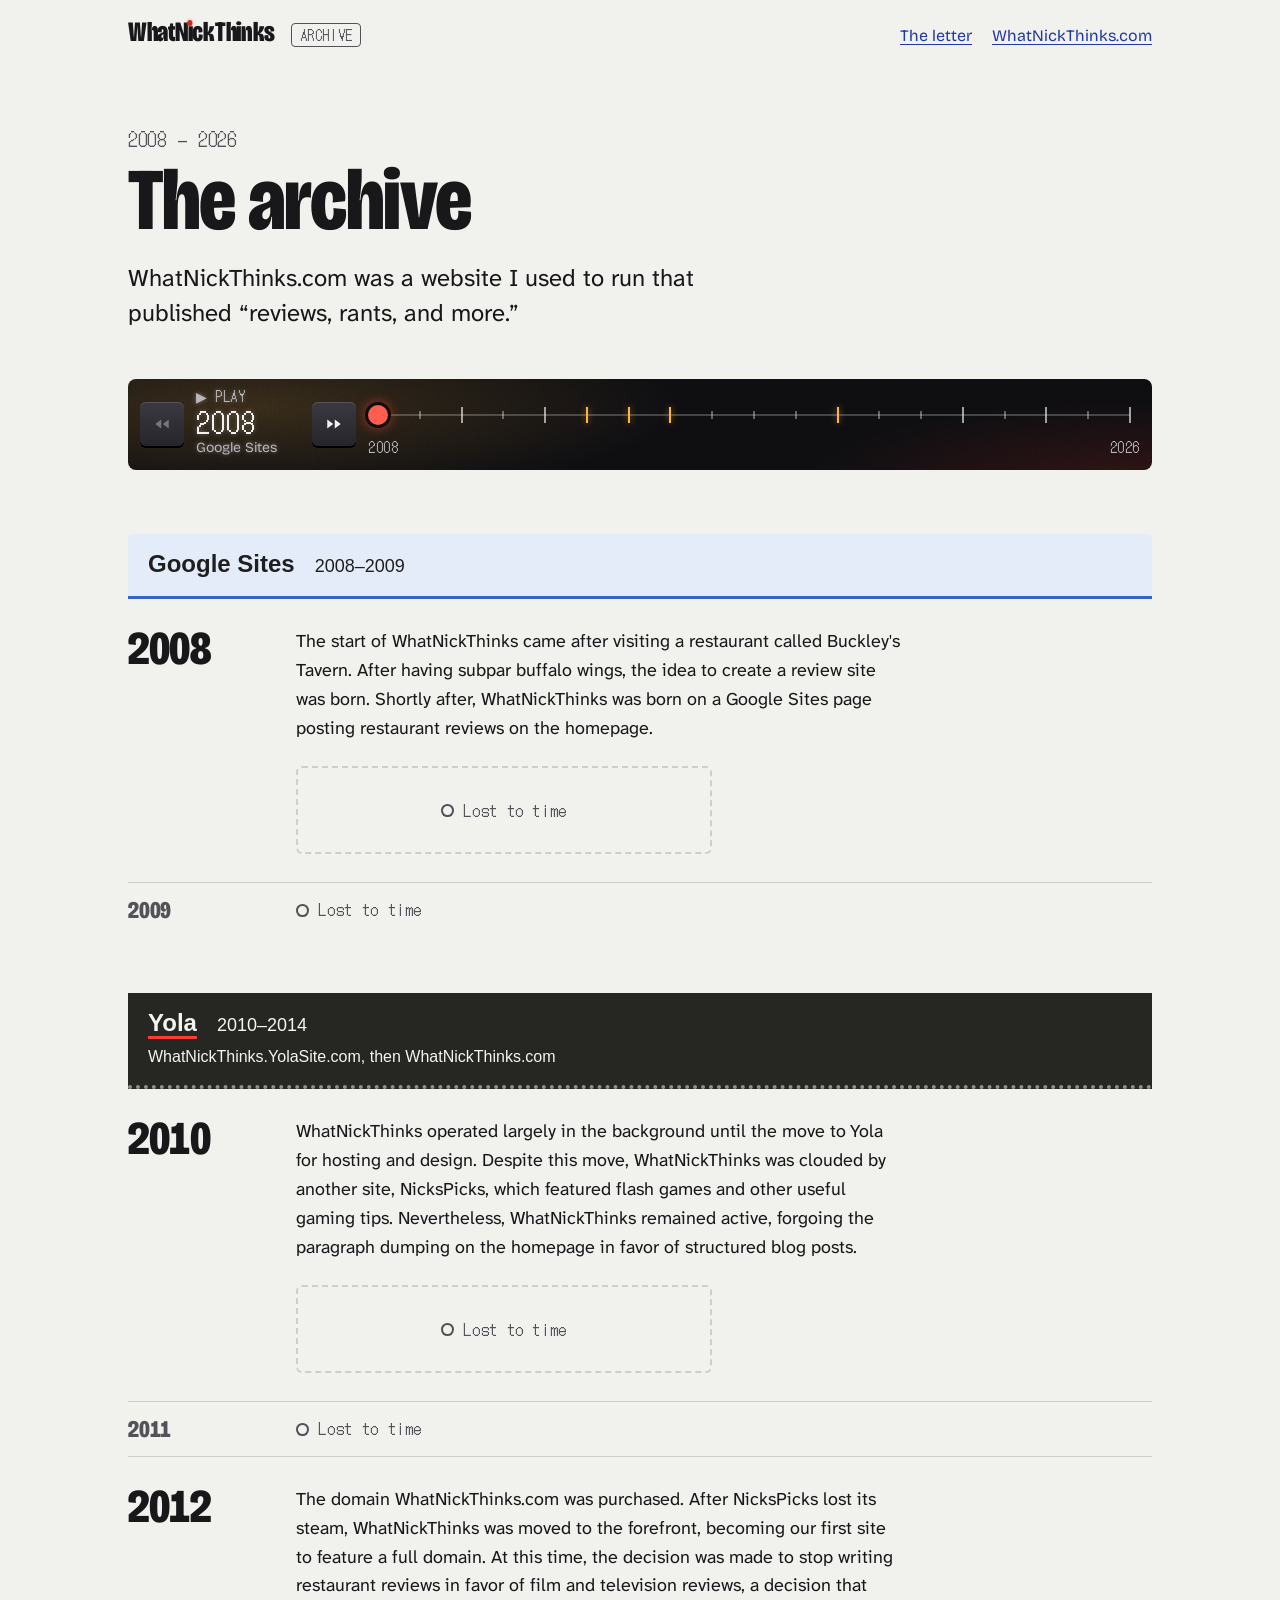
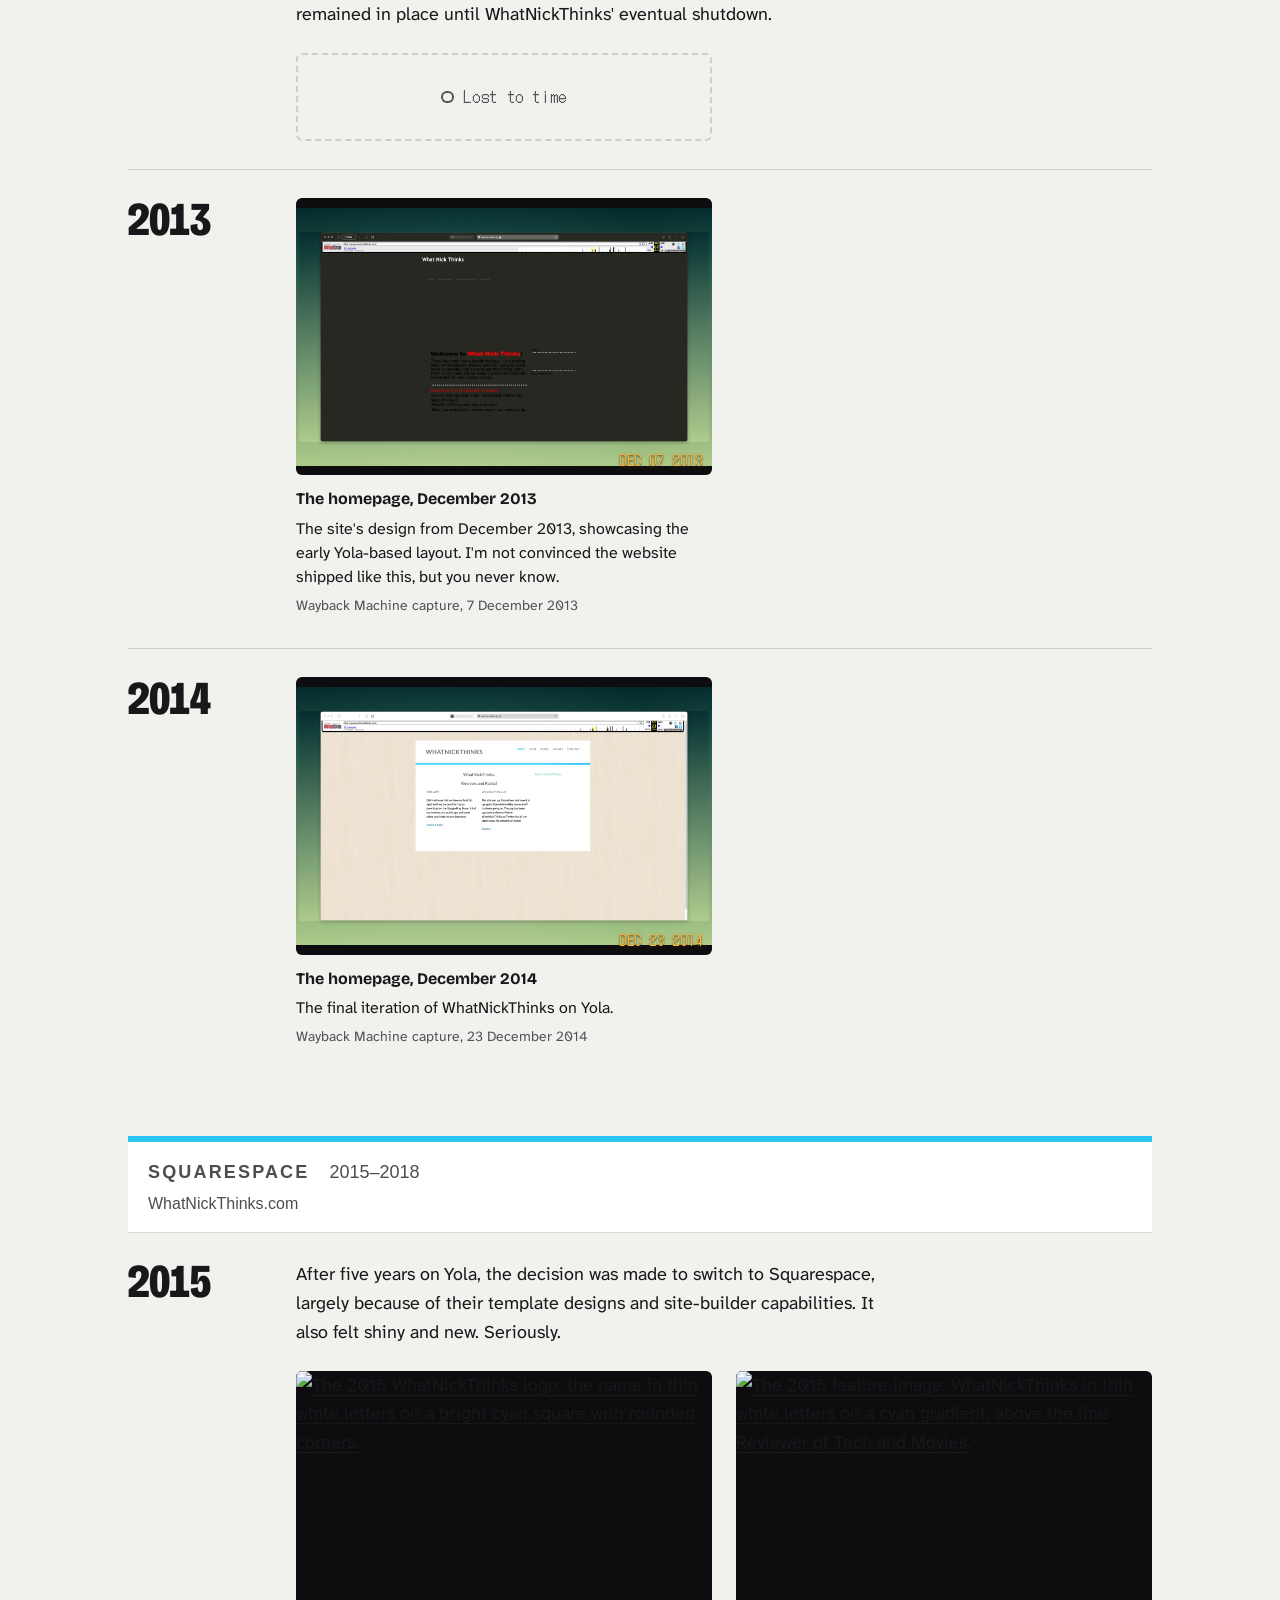
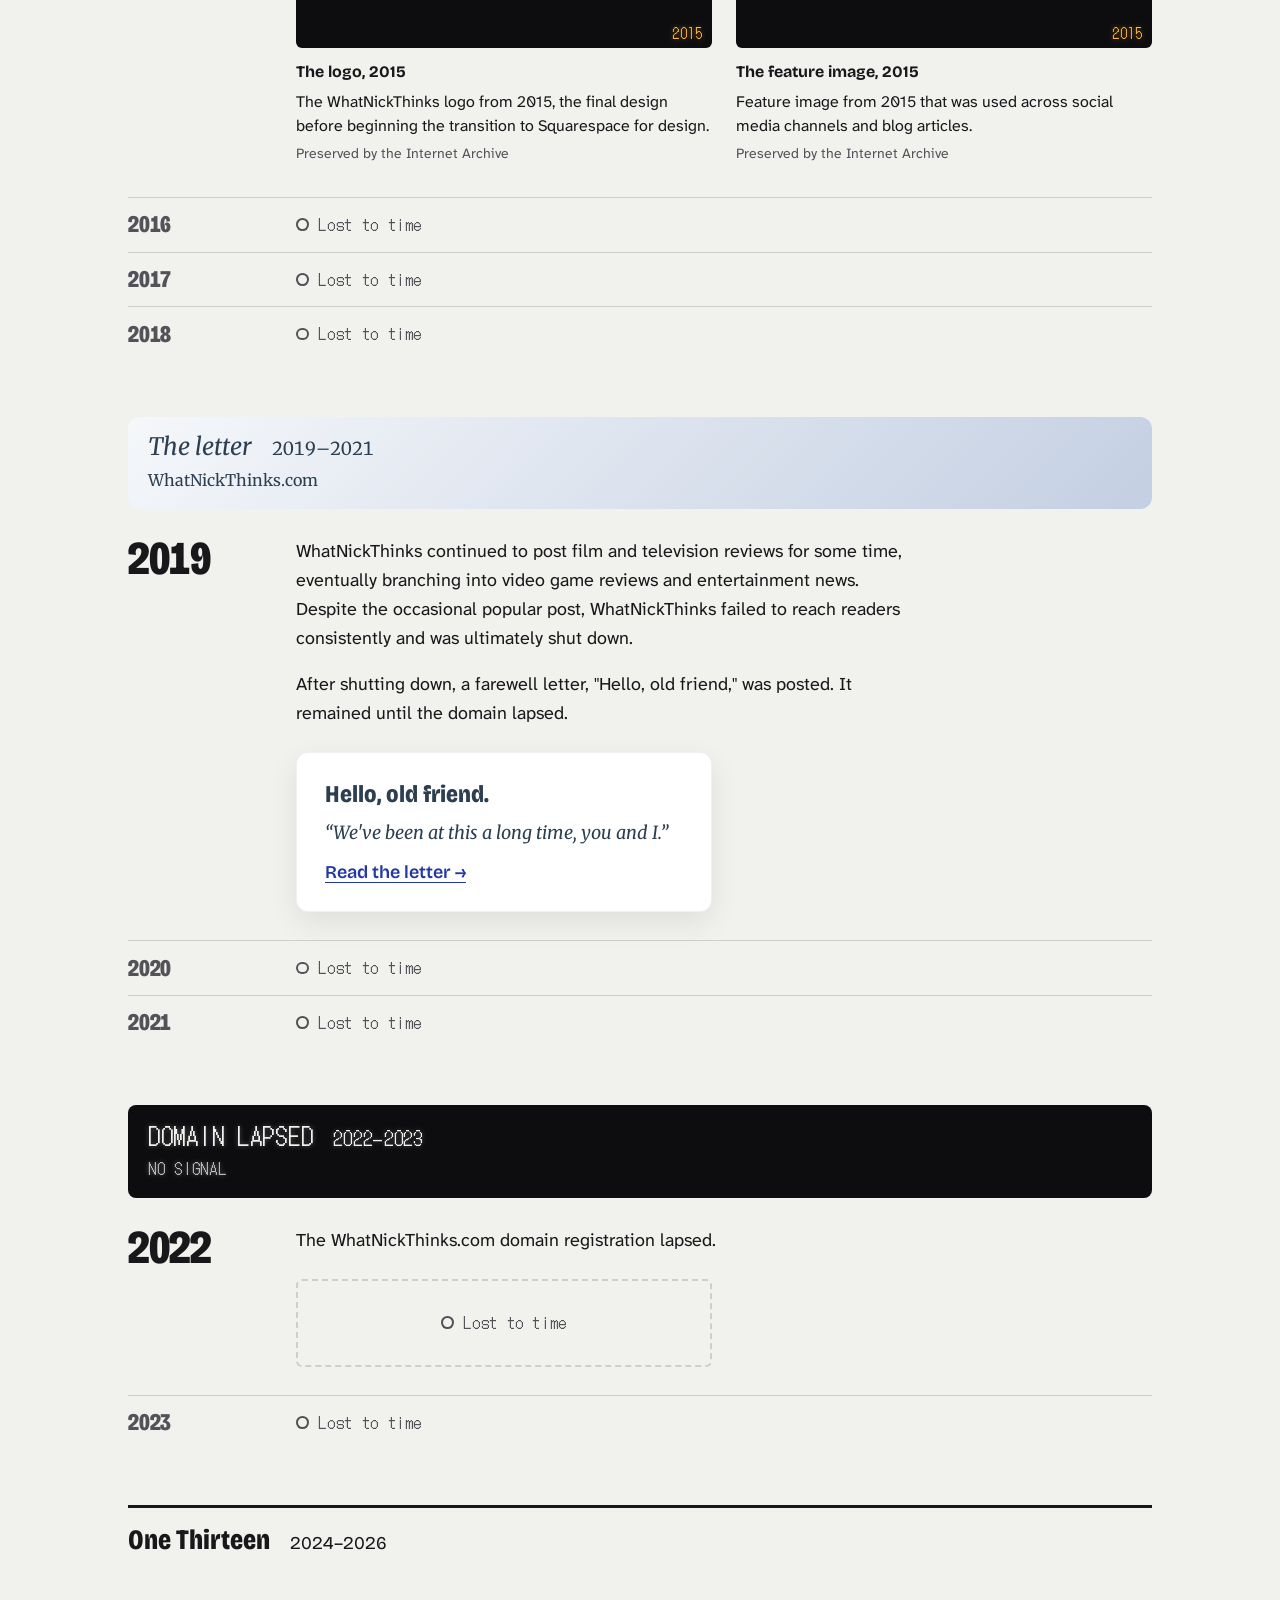
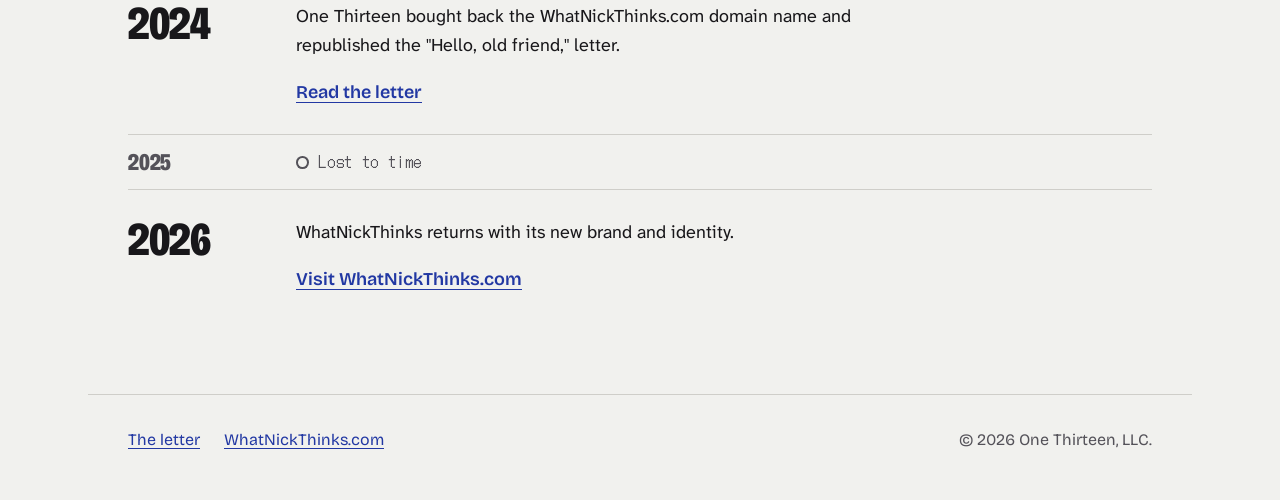
==== index.html @ 9142817c "Turn the archive into an interactive timeline, 2008 to 2026 - index.html is now the timeline: every " ====
<!doctype html>
<html lang="en">
<head>
  <meta charset="utf-8">
  <meta name="viewport" content="width=device-width, initial-scale=1">
  <title>Archive | WhatNickThinks</title>
  <meta name="description" content="WhatNickThinks.com was a website I used to run that published &quot;reviews, rants, and more.&quot;">
  <link rel="canonical" href="https://archive.whatnickthinks.com/">
  <meta property="og:type" content="website">
  <meta property="og:site_name" content="WhatNickThinks">
  <meta property="og:title" content="The WhatNickThinks archive, 2008 to 2026">
  <meta property="og:url" content="https://archive.whatnickthinks.com/">
  <meta name="theme-color" content="#f1f1ee" media="(prefers-color-scheme: light)">
  <meta name="theme-color" content="#131215" media="(prefers-color-scheme: dark)">
  <link rel="icon" type="image/x-icon" href="favicon/favicon.ico">
  <link rel="icon" type="image/png" sizes="96x96" href="favicon/favicon-96x96.png">
  <link rel="icon" type="image/svg+xml" href="favicon/favicon.svg">
  <link rel="apple-touch-icon" href="favicon/apple-touch-icon.png">
  <link rel="manifest" href="favicon/site.webmanifest">
  <link rel="preconnect" href="https://fonts.googleapis.com">
  <link rel="preconnect" href="https://fonts.gstatic.com" crossorigin>
  <link rel="stylesheet" href="https://fonts.googleapis.com/css2?family=Atkinson+Hyperlegible+Next:ital,wght@0,400..800;1,400..800&family=Bricolage+Grotesque:opsz,wdth,wght@12..96,75..100,400..800&family=DotGothic16&family=Merriweather:ital,wght@1,400&display=swap">
  <link rel="stylesheet" href="archive.css">
  <script src="archive.js" defer></script>
</head>
<body>
  <header class="masthead">
    <a class="wordmark" href="https://whatnickthinks.com"><span aria-hidden="true">WhatN<span class="wordmark__i">ı</span>ckThinks</span><span class="visually-hidden">WhatNickThinks, the current site</span></a>
    <p class="masthead__tag osd">Archive</p>
    <nav class="masthead__nav" aria-label="Archive">
      <a href="letter/">The letter</a>
      <a href="https://whatnickthinks.com">WhatNickThinks.<wbr>com</a>
    </nav>
  </header>

  <header class="intro">
    <p class="intro__span osd">2008 – 2026</p>
    <h1 class="intro__title">The archive</h1>
    <p class="intro__dek">WhatNickThinks.<wbr>com was a website I used to run that published “reviews, rants, and more.”</p>
  </header>

  <main class="timeline" aria-label="Timeline">
    <!-- The tape transport. archive.js fills it in and shows it; without
         JavaScript the timeline below is still a plain, readable list. -->
    <div class="transport" hidden>
      <div class="transport__screen">
        <button class="transport__key" type="button" data-step="-1" aria-label="Previous year" title="Previous year (←)">
          <svg viewBox="0 0 24 24" aria-hidden="true"><path d="M11 6 3 12l8 6zM21 6l-8 6 8 6z"/></svg>
        </button>
        <p class="transport__readout" aria-hidden="true">
          <span class="transport__mode osd">▶ PLAY</span>
          <span class="transport__year osd">2008</span>
          <span class="transport__era"></span>
        </p>
        <button class="transport__key" type="button" data-step="1" aria-label="Next year" title="Next year (→)">
          <svg viewBox="0 0 24 24" aria-hidden="true"><path d="M13 6l8 6-8 6zM3 6l8 6-8 6z"/></svg>
        </button>
        <div class="transport__track">
          <div class="transport__ticks" aria-hidden="true"></div>
          <input class="transport__range" type="range" min="0" max="0" step="1" value="0" aria-label="Year">
          <p class="transport__ends osd" aria-hidden="true"><span></span><span></span></p>
        </div>
      </div>
      <p class="visually-hidden" aria-live="polite" data-announce></p>
    </div>

    <!--
      THE TIMELINE. Every year from 2008 to 2026 is one <li class="year">,
      grouped by the platform the site lived on (each <section class="era">).
      README.md explains how to add an entry or an image.
    -->

    <section class="era era--google-sites" data-era="Google Sites" aria-labelledby="era-google-sites">
      <header class="era__plate">
        <h2 class="era__name" id="era-google-sites">Google Sites</h2>
        <p class="era__years">2008–2009</p>
      </header>
      <ol class="years">
        <li class="year" id="2008">
          <h3 class="year__label"><time datetime="2008">2008</time></h3>
          <div class="year__body">
            <p>The start of WhatNickThinks came after visiting a restaurant called Buckley's Tavern. After having subpar buffalo wings, the idea to create a review site was born. Shortly after, WhatNickThinks was born on a Google Sites page posting restaurant reviews on the homepage.</p>
            <div class="year__artifacts">
              <p class="lost">Lost to time</p>
            </div>
          </div>
        </li>
        <li class="year" id="2009">
          <h3 class="year__label"><time datetime="2009">2009</time></h3>
          <div class="year__body">
            <p class="lost">Lost to time</p>
          </div>
        </li>
      </ol>
    </section>

    <section class="era era--yola" data-era="Yola" aria-labelledby="era-yola">
      <header class="era__plate">
        <h2 class="era__name" id="era-yola">Yola</h2>
        <p class="era__years">2010–2014</p>
        <p class="era__where">WhatNickThinks.<wbr>YolaSite.<wbr>com, then WhatNickThinks.<wbr>com</p>
      </header>
      <ol class="years">
        <li class="year" id="2010">
          <h3 class="year__label"><time datetime="2010">2010</time></h3>
          <div class="year__body">
            <p>WhatNickThinks operated largely in the background until the move to Yola for hosting and design. Despite this move, WhatNickThinks was clouded by another site, NicksPicks, which featured flash games and other useful gaming tips. Nevertheless, WhatNickThinks remained active, forgoing the paragraph dumping on the homepage in favor of structured blog posts.</p>
            <div class="year__artifacts">
              <p class="lost">Lost to time</p>
            </div>
          </div>
        </li>
        <li class="year" id="2011">
          <h3 class="year__label"><time datetime="2011">2011</time></h3>
          <div class="year__body">
            <p class="lost">Lost to time</p>
          </div>
        </li>
        <li class="year" id="2012">
          <h3 class="year__label"><time datetime="2012">2012</time></h3>
          <div class="year__body">
            <p>The domain WhatNickThinks.<wbr>com was purchased. After NicksPicks lost its steam, WhatNickThinks was moved to the forefront, becoming our first site to feature a full domain. At this time, the decision was made to stop writing restaurant reviews in favor of film and television reviews, a decision that remained in place until WhatNickThinks' eventual shutdown.</p>
            <div class="year__artifacts">
              <p class="lost">Lost to time</p>
            </div>
          </div>
        </li>
        <li class="year" id="2013">
          <h3 class="year__label"><time datetime="2013">2013</time></h3>
          <div class="year__body">
            <div class="year__artifacts">
              <figure class="artifact">
                <a class="artifact__open" href="images/WhatNickThinks%28Dec13%29.png">
                  <img src="images/small/homepage-dec-2013.jpg" width="1600" height="991" loading="lazy" decoding="async" alt="The WhatNickThinks homepage in December 2013, seen through the Wayback Machine: a dark charcoal page headed What Nick Thinks, with links to Home, Movie Reviews, Restaurant Reviews and Contact Us, and a welcome note saying restaurant reviews are on hold so the site can focus on movies.">
                  <span class="artifact__stamp" aria-hidden="true">DEC 07 2013</span>
                </a>
                <figcaption>
                  <p class="artifact__title">The homepage, December 2013</p>
                  <p>The site's design from December 2013, showcasing the early Yola-based layout. I'm not convinced the website shipped like this, but you never know.</p>
                  <p class="artifact__source">Wayback Machine capture, 7 December 2013</p>
                </figcaption>
              </figure>
            </div>
          </div>
        </li>
        <li class="year" id="2014">
          <h3 class="year__label"><time datetime="2014">2014</time></h3>
          <div class="year__body">
            <div class="year__artifacts">
              <figure class="artifact">
                <a class="artifact__open" href="images/WhatNickThinks%28Dec24%29.png">
                  <img src="images/small/homepage-dec-2014.jpg" width="1600" height="991" loading="lazy" decoding="async" alt="The WhatNickThinks homepage in December 2014, seen through the Wayback Machine: a white page on a pale wood background, with WHATNICKTHINKS over a cyan rule, links to Home, Tech, Rants, Movies and Contact, and notes about an Android app and WhatNickThinks v3.">
                  <span class="artifact__stamp" aria-hidden="true">DEC 23 2014</span>
                </a>
                <figcaption>
                  <p class="artifact__title">The homepage, December 2014</p>
                  <p>The final iteration of WhatNickThinks on Yola.</p>
                  <p class="artifact__source">Wayback Machine capture, 23 December 2014</p>
                </figcaption>
              </figure>
            </div>
          </div>
        </li>
      </ol>
    </section>

    <section class="era era--squarespace" data-era="Squarespace" aria-labelledby="era-squarespace">
      <header class="era__plate">
        <h2 class="era__name" id="era-squarespace">Squarespace</h2>
        <p class="era__years">2015–2018</p>
        <p class="era__where">WhatNickThinks.<wbr>com</p>
      </header>
      <ol class="years">
        <li class="year" id="2015">
          <h3 class="year__label"><time datetime="2015">2015</time></h3>
          <div class="year__body">
            <p>After five years on Yola, the decision was made to switch to Squarespace, largely because of their template designs and <span class="nowrap">site-builder</span> capabilities. It also felt shiny and new. Seriously.</p>
            <div class="year__artifacts">
              <figure class="artifact">
                <a class="artifact__open" href="images/WhatNickThinks%20Logo%20%282015%29.png">
                  <img src="images/WhatNickThinks%20Logo%20%282015%29.png" width="512" height="512" loading="lazy" decoding="async" alt="The 2015 WhatNickThinks logo: the name in thin white letters on a bright cyan square with rounded corners.">
                  <span class="artifact__stamp" aria-hidden="true">2015</span>
                </a>
                <figcaption>
                  <p class="artifact__title">The logo, 2015</p>
                  <p>The WhatNickThinks logo from 2015, the final design before beginning the transition to Squarespace for design.</p>
                  <p class="artifact__source">Preserved by the Internet Archive</p>
                </figcaption>
              </figure>
              <figure class="artifact">
                <a class="artifact__open" href="images/WhatNickThinks-Feature%282015%29.png">
                  <img src="images/WhatNickThinks-Feature%282015%29.png" width="1024" height="500" loading="lazy" decoding="async" alt="The 2015 feature image: WhatNickThinks in thin white letters on a cyan gradient, above the line Reviewer of Tech and Movies.">
                  <span class="artifact__stamp" aria-hidden="true">2015</span>
                </a>
                <figcaption>
                  <p class="artifact__title">The feature image, 2015</p>
                  <p>Feature image from 2015 that was used across social media channels and blog articles.</p>
                  <p class="artifact__source">Preserved by the Internet Archive</p>
                </figcaption>
              </figure>
            </div>
          </div>
        </li>
        <li class="year" id="2016">
          <h3 class="year__label"><time datetime="2016">2016</time></h3>
          <div class="year__body">
            <p class="lost">Lost to time</p>
          </div>
        </li>
        <li class="year" id="2017">
          <h3 class="year__label"><time datetime="2017">2017</time></h3>
          <div class="year__body">
            <p class="lost">Lost to time</p>
          </div>
        </li>
        <li class="year" id="2018">
          <h3 class="year__label"><time datetime="2018">2018</time></h3>
          <div class="year__body">
            <p class="lost">Lost to time</p>
          </div>
        </li>
      </ol>
    </section>

    <section class="era era--letter" data-era="The letter" aria-labelledby="era-letter">
      <header class="era__plate">
        <h2 class="era__name" id="era-letter">The letter</h2>
        <p class="era__years">2019–2021</p>
        <p class="era__where">WhatNickThinks.<wbr>com</p>
      </header>
      <ol class="years">
        <li class="year" id="2019">
          <h3 class="year__label"><time datetime="2019">2019</time></h3>
          <div class="year__body">
            <p>WhatNickThinks continued to post film and television reviews for some time, eventually branching into video game reviews and entertainment news. Despite the occasional popular post, WhatNickThinks failed to reach readers consistently and was ultimately shut down.</p>
            <p>After shutting down, a farewell letter, "Hello, old friend," was posted. It remained until the domain lapsed.</p>
            <div class="year__artifacts">
              <a class="letter-card" href="letter/">
                <span class="letter-card__title">Hello, old friend.</span>
                <span class="letter-card__quote">“We've been at this a long time, you and I.”</span>
                <span class="letter-card__cta">Read the letter</span>
              </a>
            </div>
          </div>
        </li>
        <li class="year" id="2020">
          <h3 class="year__label"><time datetime="2020">2020</time></h3>
          <div class="year__body">
            <p class="lost">Lost to time</p>
          </div>
        </li>
        <li class="year" id="2021">
          <h3 class="year__label"><time datetime="2021">2021</time></h3>
          <div class="year__body">
            <p class="lost">Lost to time</p>
          </div>
        </li>
      </ol>
    </section>

    <section class="era era--lapsed" data-era="Domain lapsed" aria-labelledby="era-lapsed">
      <header class="era__plate">
        <h2 class="era__name" id="era-lapsed">Domain lapsed</h2>
        <p class="era__years">2022–2023</p>
        <p class="era__signal" aria-hidden="true">NO SIGNAL</p>
      </header>
      <ol class="years">
        <li class="year" id="2022">
          <h3 class="year__label"><time datetime="2022">2022</time></h3>
          <div class="year__body">
            <p>The WhatNickThinks.<wbr>com domain registration lapsed.</p>
            <div class="year__artifacts">
              <p class="lost">Lost to time</p>
            </div>
          </div>
        </li>
        <li class="year" id="2023">
          <h3 class="year__label"><time datetime="2023">2023</time></h3>
          <div class="year__body">
            <p class="lost">Lost to time</p>
          </div>
        </li>
      </ol>
    </section>

    <section class="era era--one-thirteen" data-era="One Thirteen" aria-labelledby="era-one-thirteen">
      <header class="era__plate">
        <h2 class="era__name" id="era-one-thirteen">One Thirteen</h2>
        <p class="era__years">2024–2026</p>
      </header>
      <ol class="years">
        <li class="year" id="2024">
          <h3 class="year__label"><time datetime="2024">2024</time></h3>
          <div class="year__body">
            <p>One Thirteen bought back the WhatNickThinks.<wbr>com domain name and republished the "Hello, old friend," letter.</p>
            <p class="year__link"><a href="letter/">Read the letter</a></p>
          </div>
        </li>
        <li class="year" id="2025">
          <h3 class="year__label"><time datetime="2025">2025</time></h3>
          <div class="year__body">
            <p class="lost">Lost to time</p>
          </div>
        </li>
        <li class="year" id="2026">
          <h3 class="year__label"><time datetime="2026">2026</time></h3>
          <div class="year__body">
            <p>WhatNickThinks returns with its new brand and identity.</p>
            <p class="year__link"><a href="https://whatnickthinks.com">Visit WhatNickThinks.<wbr>com</a></p>
          </div>
        </li>
      </ol>
    </section>
  </main>

  <footer class="site-footer">
    <nav class="site-footer__nav" aria-label="More">
      <a href="letter/">The letter</a>
      <a href="https://whatnickthinks.com">WhatNickThinks.<wbr>com</a>
    </nav>
    <p>© 2026 One Thirteen, LLC.</p>
  </footer>

  <dialog class="lightbox">
    <div class="lightbox__bar">
      <p class="lightbox__count osd"></p>
      <button class="lightbox__key" type="button" data-close>Close</button>
    </div>
    <figure class="lightbox__figure">
      <div class="lightbox__picture">
        <img class="lightbox__img" alt="">
        <span class="lightbox__stamp" aria-hidden="true"></span>
      </div>
      <figcaption class="lightbox__caption"></figcaption>
    </figure>
    <div class="lightbox__nav">
      <button class="lightbox__key" type="button" data-move="-1">Previous</button>
      <button class="lightbox__key" type="button" data-move="1">Next</button>
    </div>
  </dialog>
</body>
</html>
---- archive.css ----
/*
  The WhatNickThinks archive: a museum of the old site.
  Same family as whatnickthinks.com (tokens, type and pieces below are copied
  from its frame.css, since the two sites deploy separately), but calmer.
  One memorable thing: the tape transport, a camcorder scrub bar that plays
  through the years. Each era's sign nods to the platform the site lived on.
*/

:root {
  color-scheme: light dark;

  --bg: #f1f1ee;
  --ink: #18171a;
  --ink-muted: #545259;
  --line: #cfcec9;
  --pen: #2238a3;
  --rec: #cf2a1d;

  /* Physical things keep their own colours in both modes. */
  --screen: #0d0d10;
  --screen-ink: #f2f1ee;
  --screen-muted: #b9b7bd;
  --stamp: #ffb53c;
  --rec-lit: #ff5d50;

  --font-sans: "Atkinson Hyperlegible Next", system-ui, sans-serif;
  --font-display: "Bricolage Grotesque", "Atkinson Hyperlegible Next", system-ui, sans-serif;
  --font-osd: "DotGothic16", ui-monospace, monospace;

  --measure: 38rem;
  --wide: 64rem;
  --gutter: clamp(1rem, 4vw, 2.5rem);
  --grain: url("data:image/svg+xml,%3Csvg xmlns='http://www.w3.org/2000/svg' width='240' height='240'%3E%3Cfilter id='g'%3E%3CfeTurbulence type='fractalNoise' baseFrequency='0.85' numOctaves='3' seed='3' stitchTiles='stitch'/%3E%3CfeColorMatrix type='saturate' values='0'/%3E%3C/filter%3E%3Crect width='100%25' height='100%25' filter='url(%23g)'/%3E%3C/svg%3E");
  --noise: url("data:image/svg+xml,%3Csvg xmlns='http://www.w3.org/2000/svg' width='320' height='120' viewBox='0 0 320 120' preserveAspectRatio='none'%3E%3Cfilter id='n'%3E%3CfeTurbulence type='fractalNoise' baseFrequency='0.012 0.55' numOctaves='2' seed='7' stitchTiles='stitch'/%3E%3CfeColorMatrix values='0 0 0 0 0 0 0 0 0 0 0 0 0 0 0 5 0 0 0 -2.4'/%3E%3C/filter%3E%3Crect width='100%25' height='100%25' filter='url(%23n)'/%3E%3C/svg%3E");
}

@media (prefers-color-scheme: dark) {
  :root {
    --bg: #131215;
    --ink: #ecebe7;
    --ink-muted: #aba9b0;
    --line: #38363d;
    --pen: #aab8ff;
    --rec: #ff5d50;
    --screen: #050506;
  }
}

*,
*::before,
*::after {
  box-sizing: border-box;
}

html {
  -webkit-text-size-adjust: 100%;
}

/* Keep the page still behind an open picture. */
html:has(.lightbox[open]) {
  overflow: hidden;
}

body {
  display: flex;
  flex-direction: column;
  min-height: 100svh;
  margin: 0;
  background: var(--bg);
  color: var(--ink);
  font-family: var(--font-sans);
  font-size: 1.125rem;
  line-height: 1.6;
  overflow-wrap: normal;
  hyphens: manual;
}

body > * {
  width: 100%;
}

a {
  color: var(--pen);
  text-decoration-thickness: 0.08em;
  text-underline-offset: 0.2em;
}

a:hover {
  text-decoration-thickness: 0.16em;
}

:focus-visible {
  outline: 3px solid var(--pen);
  outline-offset: 3px;
}

[hidden] {
  display: none !important;
}

p,
figcaption {
  text-wrap: pretty;
}

button,
a,
input {
  touch-action: manipulation;
}

.visually-hidden {
  position: absolute;
  width: 1px;
  height: 1px;
  overflow: hidden;
  clip-path: inset(50%);
  white-space: nowrap;
}

.nowrap {
  white-space: nowrap;
}

.osd {
  font-family: var(--font-osd);
  font-weight: 400;
  letter-spacing: 0.04em;
  line-height: 1.1;
}

/* Copy that isn't Nick's yet, same convention as the main site. */
[data-placeholder] {
  text-decoration: underline dashed var(--rec);
  text-decoration-thickness: 1px;
  text-underline-offset: 0.25em;
}

/* Wordmark: one word, with a REC light for the dot on Nick's i. */

.wordmark {
  display: inline-block;
  font-family: var(--font-display);
  font-weight: 800;
  font-stretch: 75%;
  font-variation-settings: "opsz" 96;
  line-height: 0.9;
  letter-spacing: -0.01em;
  color: inherit;
  text-decoration: none;
}

.wordmark__i {
  position: relative;
}

.wordmark__i::after {
  content: "";
  position: absolute;
  top: 0.19em;
  left: 50%;
  width: 0.19em;
  height: 0.19em;
  border-radius: 50%;
  background: var(--rec);
  box-shadow: 0 0 0.1em rgb(255 60 40 / 0.5);
  transform: translateX(-50%);
}

/* Masthead */

.masthead {
  display: flex;
  flex-wrap: wrap;
  align-items: baseline;
  gap: 0.5rem 1rem;
  max-width: calc(var(--wide) + 2 * var(--gutter));
  margin: 0 auto;
  padding: 1.25rem var(--gutter) 0;
}

.masthead .wordmark {
  /* A logo, so it may shrink a little on a narrow screen with large text. */
  font-size: min(1.75rem, 9vw);
}

.masthead__tag {
  margin: 0;
  padding: 0.3em 0.55em 0.2em;
  border: 1px solid currentColor;
  border-radius: 0.25rem;
  font-size: 0.875rem;
  text-transform: uppercase;
  color: var(--ink-muted);
}

.masthead__nav {
  display: flex;
  flex-wrap: wrap;
  gap: 0.25rem 1.25rem;
  margin-left: auto;
  font-family: var(--font-display);
  font-size: 1rem;
}

/* Intro */

.intro {
  max-width: calc(var(--wide) + 2 * var(--gutter));
  margin: 0 auto;
  padding: clamp(2.5rem, 7vw, 5rem) var(--gutter) clamp(1.5rem, 4vw, 2.5rem);
}

.intro__span {
  margin: 0 0 0.75rem;
  font-size: 1.125rem;
  color: var(--ink-muted);
}

.intro__title {
  margin: 0;
  font-family: var(--font-display);
  font-size: clamp(2.75rem, 1.5rem + 5vw, 5.75rem);
  font-stretch: 80%;
  font-weight: 800;
  font-variation-settings: "opsz" 96;
  line-height: 0.92;
  letter-spacing: -0.015em;
  text-wrap: balance;
}

.intro__dek {
  max-width: var(--measure);
  margin: 1.25rem 0 0;
  font-size: clamp(1.25rem, 1.05rem + 0.6vw, 1.5rem);
  line-height: 1.45;
}

/* Timeline */

.timeline {
  max-width: calc(var(--wide) + 2 * var(--gutter));
  margin: 0 auto;
  padding: 0 var(--gutter) clamp(2.5rem, 6vw, 4.5rem);
}

/* The transport: a camcorder playback screen pinned above the years.
   The red light is the playhead. */

.transport {
  position: sticky;
  top: 0;
  z-index: 5;
  padding: 0.5rem 0;
  background: var(--bg);
}

/* Too tall to pin (very large text on a short screen): let it scroll away. */
.transport.is-loose {
  position: static;
}

.transport__screen {
  position: relative;
  isolation: isolate;
  overflow: hidden;
  display: flex;
  flex-wrap: wrap;
  align-items: center;
  gap: 0.5rem 0.75rem;
  padding: 0.625rem 0.75rem;
  border-radius: 0.5rem;
  background:
    radial-gradient(60% 140% at 12% 30%, rgb(255 181 60 / 0.16), transparent 70%),
    radial-gradient(45% 120% at 98% 110%, rgb(207 42 29 / 0.16), transparent 70%),
    var(--screen);
  color: var(--screen-ink);
  --tracking-color: #fff;
}

/* Grain, still: texture without movement. */
.transport__screen::after {
  content: "";
  position: absolute;
  inset: 0;
  z-index: -1;
  background: var(--grain);
  mix-blend-mode: overlay;
  opacity: 0.45;
  pointer-events: none;
}

@media (prefers-color-scheme: dark) {
  .transport__screen {
    box-shadow: inset 0 0 0 1px rgb(255 255 255 / 0.14);
  }
}

.transport__readout {
  display: grid;
  flex: none;
  gap: 0.15rem;
  min-width: 6.5rem;
  margin: 0;
  text-shadow: 0 0 0.3em rgb(255 255 255 / 0.35);
}

.transport__mode {
  font-size: 0.875rem;
  color: var(--screen-muted);
}

.transport__year {
  font-size: 1.75rem;
  font-variant-numeric: tabular-nums;
  line-height: 1;
}

.transport__era {
  font-family: var(--font-display);
  font-size: 0.875rem;
  color: var(--screen-muted);
}

.transport__key {
  display: inline-grid;
  place-items: center;
  flex: none;
  width: 2.75rem;
  height: 2.75rem;
  padding: 0;
  border: 0;
  border-radius: 0.375rem;
  background: linear-gradient(to bottom, #3a3940, #26252b);
  box-shadow:
    inset 0 1px 0 rgb(255 255 255 / 0.14),
    0 2px 0 #000;
  color: var(--screen-ink);
  cursor: pointer;
}

.transport__key svg {
  width: 1.125rem;
  height: 1.125rem;
  fill: currentColor;
}

.transport__key:active {
  transform: translateY(1px);
  box-shadow: inset 0 1px 0 rgb(255 255 255 / 0.08);
}

.transport__key:disabled {
  color: #77757d;
  cursor: default;
  transform: none;
}

.transport__key:focus-visible,
.transport__range:focus-visible {
  outline: 3px solid #aab8ff;
  outline-offset: 2px;
}

.transport__track {
  --thumb: 1.25rem;
  position: relative;
  flex: 1 1 18rem;
  min-width: 0;
  padding-bottom: 1.1rem;
}

/* The tape path, the part already played, and a tick for every year.
   Taller ticks have an entry; a lit tick has artifacts. */
.transport__ticks {
  position: absolute;
  inset: 0 calc(var(--thumb) / 2) 1.1rem;
}

.transport__ticks::before,
.transport__ticks::after {
  content: "";
  position: absolute;
  top: 50%;
  left: 0;
  height: 2px;
  margin-top: -1px;
}

.transport__ticks::before {
  right: 0;
  background: rgb(255 255 255 / 0.22);
}

.transport__ticks::after {
  width: calc(var(--progress, 0) * 100%);
  background: rgb(255 255 255 / 0.7);
}

.tick {
  position: absolute;
  top: 50%;
  left: calc(var(--p) * 100%);
  width: 2px;
  height: 0.5rem;
  margin: -0.25rem 0 0 -1px;
  background: rgb(255 255 255 / 0.35);
}

.tick--event {
  height: 1rem;
  margin-top: -0.5rem;
  background: rgb(255 255 255 / 0.6);
}

.tick--artifact {
  height: 1rem;
  margin-top: -0.5rem;
  background: var(--stamp);
  box-shadow: 0 0 0.35em rgb(255 170 50 / 0.6);
}

.transport__range {
  position: relative;
  z-index: 1;
  display: block;
  width: 100%;
  height: 2.75rem;
  margin: 0;
  background: transparent;
  cursor: pointer;
  appearance: none;
  -webkit-appearance: none;
}

.transport__range::-webkit-slider-runnable-track {
  height: 2.75rem;
  background: transparent;
}

.transport__range::-moz-range-track {
  height: 2.75rem;
  background: transparent;
}

.transport__range::-webkit-slider-thumb {
  width: var(--thumb);
  height: var(--thumb);
  margin-top: calc((2.75rem - var(--thumb)) / 2);
  border: 0;
  border-radius: 50%;
  background: var(--rec-lit);
  box-shadow:
    0 0 0 3px var(--screen),
    0 0 0.75rem 0.1rem rgb(255 70 50 / 0.75);
  -webkit-appearance: none;
  appearance: none;
}

.transport__range::-moz-range-thumb {
  width: var(--thumb);
  height: var(--thumb);
  border: 0;
  border-radius: 50%;
  background: var(--rec-lit);
  box-shadow:
    0 0 0 3px var(--screen),
    0 0 0.75rem 0.1rem rgb(255 70 50 / 0.75);
}

.transport__ends {
  position: absolute;
  inset: auto 0 0;
  display: flex;
  justify-content: space-between;
  margin: 0;
  font-size: 0.875rem;
  color: var(--screen-muted);
}

/* Tracking: a band of tape noise rolls through and the picture slips.
   Only ever in response to something the reader does. */

.tracking {
  position: relative;
  overflow: hidden;
}

.tracking::after {
  content: "";
  position: absolute;
  inset: 0 0 auto;
  z-index: 2;
  height: 40%;
  background: var(--tracking-color, currentColor);
  mask:
    var(--noise) 0 0 / 100% 100% no-repeat,
    linear-gradient(transparent, #000 35% 65%, transparent);
  mask-composite: intersect;
  opacity: 0;
  pointer-events: none;
}

.tracking.is-tracking::after {
  animation: tracking-roll 460ms steps(7) both;
}

.tracking.is-tracking > * {
  animation: tracking-slip 460ms steps(4) both;
}

@keyframes tracking-roll {
  0% { opacity: 0.6; transform: translateY(160%); }
  70% { opacity: 0.4; transform: translateY(40%); }
  100% { opacity: 0; transform: translateY(-120%); }
}

@keyframes tracking-slip {
  0% { transform: translateX(-0.375rem); filter: drop-shadow(3px 0 rgb(255 60 40 / 0.55)) drop-shadow(-3px 0 rgb(60 120 255 / 0.55)); }
  40% { transform: translateX(0.25rem) skewX(-3deg); }
  70% { transform: translateX(-0.125rem); filter: none; }
  100% { transform: none; filter: none; }
}

/* Eras: each one opens with a sign that nods to the platform the site lived
   on then. Signs are objects, so they keep their colours in both modes;
   everything inside the years stays in the archive's own calm type. */

.era {
  margin-top: clamp(2rem, 5vw, 3.5rem);
}

.era__plate {
  display: flex;
  flex-wrap: wrap;
  align-items: baseline;
  gap: 0.25rem 1.25rem;
  padding: 1rem min(1.25rem, 4vw);
  background: var(--plate-bg);
  color: var(--plate-ink);
}

.era__name {
  margin: 0;
  font-size: 1.5rem;
  line-height: 1.15;
}

.era__years {
  margin: 0;
  font-variant-numeric: tabular-nums;
}

.era__where,
.era__signal {
  flex-basis: 100%;
  margin: 0;
  font-size: 1rem;
}

/* Google Sites: a light blue page header, set in Arial. */
.era--google-sites .era__plate {
  --plate-bg: #e5ecf9;
  --plate-ink: #1f1f1f;
  border-bottom: 3px solid #3366cc;
  border-radius: 0.25rem 0.25rem 0 0;
  font-family: Arial, Helvetica, sans-serif;
}

.era--google-sites .era__name {
  font-family: inherit;
  font-weight: 700;
}

/* Yola: the charcoal page and red name from the 2013 capture, with its dotted rule. */
.era--yola .era__plate {
  --plate-bg: #262622;
  --plate-ink: #f5f5f0;
  border-bottom: 4px dotted #8f8f88;
  font-family: "Trebuchet MS", "Lucida Grande", sans-serif;
}

.era--yola .era__name {
  font-family: inherit;
  font-weight: 700;
  text-decoration: underline 3px #ff3b2f;
  text-underline-offset: 0.2em;
}

/* Squarespace: white, a cyan bar, and a wide-spaced capital nav style. */
.era--squarespace .era__plate {
  --plate-bg: #fff;
  --plate-ink: #4d4d4d;
  border-top: 6px solid #2cc4f2;
  box-shadow: 0 1px 0 #d8d8d8;
  font-family: Lato, "Helvetica Neue", Arial, sans-serif;
}

.era--squarespace .era__name {
  font-family: inherit;
  font-size: 1.125rem;
  font-weight: 600;
  letter-spacing: 0.12em;
  text-transform: uppercase;
}

/* The letter: its own soft gradient and italic serif. */
.era--letter .era__plate {
  --plate-bg: linear-gradient(135deg, #f5f7fa 0%, #c3cfe2 100%);
  --plate-ink: #2c3e50;
  border-radius: 0.75rem;
  font-family: Merriweather, Georgia, serif;
}

.era--letter .era__name {
  font-family: inherit;
  font-style: italic;
  font-weight: 400;
}

/* Domain lapsed: a blank camcorder screen. */
.era--lapsed .era__plate {
  --plate-bg: var(--screen);
  --plate-ink: var(--screen-ink);
  border-radius: 0.5rem;
  font-family: var(--font-osd);
  letter-spacing: 0.04em;
  text-shadow: 0 0 0.3em rgb(255 255 255 / 0.35);
}

.era--lapsed .era__name {
  font-family: inherit;
  font-weight: 400;
  text-transform: uppercase;
}

.era--lapsed .era__signal {
  color: var(--screen-muted);
}

@media (prefers-color-scheme: dark) {
  .era--lapsed .era__plate {
    box-shadow: inset 0 0 0 1px rgb(255 255 255 / 0.14);
  }
}

/* One Thirteen: back home, in today's brand. */
.era--one-thirteen .era__plate {
  --plate-bg: transparent;
  --plate-ink: var(--ink);
  padding-inline: 0;
  border-top: 3px solid var(--ink);
  font-family: var(--font-display);
}

.era--one-thirteen .era__name {
  font-size: 1.75rem;
  font-stretch: 80%;
  font-weight: 800;
}

/* Years */

.years {
  margin: 0;
  padding: 0;
  list-style: none;
}

.year {
  display: grid;
  grid-template-columns: minmax(0, 1fr);
  gap: 0.75rem 2rem;
  padding: 1.75rem 0;
  scroll-margin-top: calc(var(--transport-h, 7rem) + 0.75rem);
}

.year + .year {
  border-top: 1px solid var(--line);
}

@media (min-width: 48rem) {
  .year {
    grid-template-columns: 8.5rem minmax(0, 1fr);
  }
}

.year__label {
  margin: 0;
  font-family: var(--font-display);
  font-size: clamp(2.25rem, 1.75rem + 1.5vw, 3rem);
  font-stretch: 80%;
  font-weight: 800;
  font-variation-settings: "opsz" 96;
  font-variant-numeric: tabular-nums;
  line-height: 0.95;
  letter-spacing: -0.01em;
}

.year__body {
  min-width: 0;
}

.year__body > p {
  max-width: var(--measure);
  margin: 0 0 1em;
}

.year__body > :last-child {
  margin-bottom: 0;
}

.year__artifacts {
  display: grid;
  grid-template-columns: repeat(auto-fill, minmax(min(100%, 17rem), 1fr));
  gap: 1.75rem 1.5rem;
  margin-top: 1.5rem;
}

.year__body > .year__artifacts:first-child {
  margin-top: 0;
}

.year__link {
  font-family: var(--font-display);
  font-weight: 600;
}

/* A quiet year: nothing survives, so the row stays small. */
.year:has(> .year__body > .lost:only-child) {
  align-items: center;
  padding: 0.875rem 0;
}

.year:has(> .year__body > .lost:only-child) .year__label {
  font-size: 1.5rem;
  color: var(--ink-muted);
}

/* Lost to time: an empty ring, like an empty slot on a tape shelf. */
.lost {
  display: flex;
  align-items: center;
  gap: 0.6em;
  margin: 0;
  font-family: var(--font-osd);
  font-size: 1rem;
  letter-spacing: 0.04em;
  color: var(--ink-muted);
}

.lost::before {
  content: "";
  flex: none;
  width: 0.8em;
  height: 0.8em;
  border-radius: 50%;
  box-shadow: inset 0 0 0 2px currentColor;
}

/* In a year with a story but no pictures, the slot where they'd be sits empty. */
.year__artifacts > .lost {
  justify-content: center;
  min-height: 5.5rem;
  padding: 1rem;
  border: 2px dashed var(--line);
  border-radius: 0.375rem;
}

/* Artifacts: each one plays on a small monitor, with a museum label below. */

.artifact {
  margin: 0;
}

.artifact__open {
  position: relative;
  display: block;
  overflow: hidden;
  aspect-ratio: 3 / 2;
  border-radius: 0.375rem;
  background: var(--screen);
  color: inherit;
}

.artifact__open img {
  display: block;
  width: 100%;
  height: 100%;
  object-fit: contain;
  transition: transform 300ms ease;
}

.artifact__open:hover img {
  transform: scale(1.02);
}

@media (prefers-color-scheme: dark) {
  .artifact__open {
    box-shadow: inset 0 0 0 1px rgb(255 255 255 / 0.14);
  }
}

/* Camcorder date stamp, in the footage amber. */
.artifact__stamp,
.lightbox__stamp {
  position: absolute;
  right: 0.6rem;
  bottom: 0.5rem;
  font-family: var(--font-osd);
  font-size: 0.875rem;
  letter-spacing: 0.04em;
  line-height: 1;
  color: var(--stamp);
  text-shadow:
    0 0 0.35em rgb(255 170 50 / 0.55),
    0 1px 2px rgb(0 0 0 / 0.9);
}

.artifact figcaption {
  margin-top: 0.75rem;
  font-size: 1rem;
  line-height: 1.5;
}

.artifact figcaption p {
  margin: 0 0 0.35em;
}

.artifact__title {
  font-family: var(--font-display);
  font-weight: 700;
}

.artifact__source {
  font-size: 0.875rem;
  color: var(--ink-muted);
}

/* The letter, as an object: a card in the letter's own style. */

.letter-card {
  display: grid;
  gap: 0.75rem;
  max-width: 26rem;
  padding: 1.75rem 1.75rem 1.5rem;
  border: 1px solid rgb(0 0 0 / 0.06);
  border-radius: 0.75rem;
  background: #fff;
  box-shadow: 0 10px 30px rgb(0 0 0 / 0.08);
  color: #2c3e50;
  text-decoration: none;
  transition: box-shadow 300ms ease, transform 300ms ease;
}

.letter-card:hover {
  box-shadow: 0 15px 40px rgb(0 0 0 / 0.14);
  transform: translateY(-2px);
}

.letter-card__title {
  font-family: var(--font-display);
  font-size: 1.5rem;
  font-weight: 800;
  font-stretch: 85%;
  line-height: 1.1;
}

.letter-card__quote {
  font-family: Merriweather, Georgia, serif;
  font-style: italic;
  font-size: 1.125rem;
  line-height: 1.5;
}

.letter-card__cta {
  font-family: var(--font-display);
  font-weight: 600;
  color: #2238a3;
  text-decoration: underline;
  text-decoration-thickness: 0.08em;
  text-underline-offset: 0.2em;
}

.letter-card__cta::after {
  content: " →";
}

@media (prefers-color-scheme: dark) {
  .letter-card {
    border-color: #444;
    background: #1e1e1e;
    color: #e0e0e0;
  }

  .letter-card__cta {
    color: #aab8ff;
  }
}

/* Year that the playhead is on. */
.year.is-current .year__label {
  color: var(--ink);
}

.year__label.tracking.is-tracking > * {
  display: inline-block;
}

/* Footer */

.site-footer {
  display: flex;
  flex-wrap: wrap;
  align-items: baseline;
  justify-content: space-between;
  gap: 0.75rem 2rem;
  max-width: calc(var(--wide) + 2 * var(--gutter));
  margin: auto auto 0;
  padding: 2rem var(--gutter) 3rem;
  border-top: 1px solid var(--line);
  font-family: var(--font-display);
  font-size: 1rem;
  color: var(--ink-muted);
}

.site-footer__nav {
  display: flex;
  flex-wrap: wrap;
  gap: 0.5rem 1.5rem;
}

.site-footer p {
  margin: 0;
}

/* Lightbox: the artifact on a big screen, with its label. */

.lightbox {
  width: 100%;
  max-width: none;
  height: 100%;
  max-height: none;
  margin: 0;
  padding: 0.75rem var(--gutter) 1rem;
  border: 0;
  background: #050506;
  color: var(--screen-ink);
  overflow-y: auto;
  overscroll-behavior: contain;
}

.lightbox[open] {
  display: grid;
  grid-template-rows: auto minmax(0, 1fr) auto;
  gap: 0.75rem;
}

.lightbox::backdrop {
  background: rgb(5 5 6 / 0.6);
}

.lightbox__bar,
.lightbox__nav {
  display: flex;
  flex-wrap: wrap;
  align-items: center;
  justify-content: space-between;
  gap: 0.5rem 1rem;
  width: 100%;
  max-width: var(--wide);
  margin: 0 auto;
}

.lightbox__count {
  margin: 0;
  font-size: 1rem;
  color: var(--screen-muted);
}

.lightbox__key {
  min-height: 2.75rem;
  padding: 0.5rem 1.1rem;
  border: 0;
  border-radius: 0.375rem;
  background: linear-gradient(to bottom, #3a3940, #26252b);
  box-shadow:
    inset 0 1px 0 rgb(255 255 255 / 0.14),
    0 2px 0 #000;
  color: var(--screen-ink);
  font: inherit;
  font-family: var(--font-display);
  font-size: 1rem;
  font-weight: 700;
  cursor: pointer;
}

.lightbox__key:active {
  transform: translateY(1px);
}

.lightbox__key:disabled {
  color: #77757d;
  cursor: default;
  transform: none;
}

.lightbox__key:focus-visible {
  outline: 3px solid #aab8ff;
  outline-offset: 2px;
}

.lightbox__figure {
  display: grid;
  grid-template-rows: minmax(0, 1fr) auto;
  justify-items: center;
  gap: 1rem;
  min-height: 0;
  margin: 0;
}

/* Hugs the picture, so the date stamp sits on its corner. */
.lightbox__picture {
  position: relative;
  align-self: center;
  max-width: 100%;
}

.lightbox__img {
  display: block;
  max-width: 100%;
  max-height: max(16rem, calc(100svh - 18rem));
  width: auto;
  height: auto;
  border-radius: 0.25rem;
  object-fit: contain;
}

.lightbox__caption {
  width: 100%;
  max-width: var(--measure);
  font-size: 1rem;
  line-height: 1.5;
}

.lightbox__caption p {
  margin: 0 0 0.35em;
}

.lightbox__caption .artifact__source {
  color: var(--screen-muted);
}

.lightbox[open] .lightbox__figure {
  animation: lightbox-in 220ms ease-out both;
}

@keyframes lightbox-in {
  from { opacity: 0; transform: scale(0.985); }
  to { opacity: 1; transform: none; }
}

@media (prefers-reduced-motion: reduce) {
  .tracking.is-tracking::after,
  .tracking.is-tracking > *,
  .lightbox[open] .lightbox__figure {
    animation: none;
  }

  .artifact__open img,
  .letter-card {
    transition: none;
  }

  .artifact__open:hover img,
  .letter-card:hover {
    transform: none;
  }
}
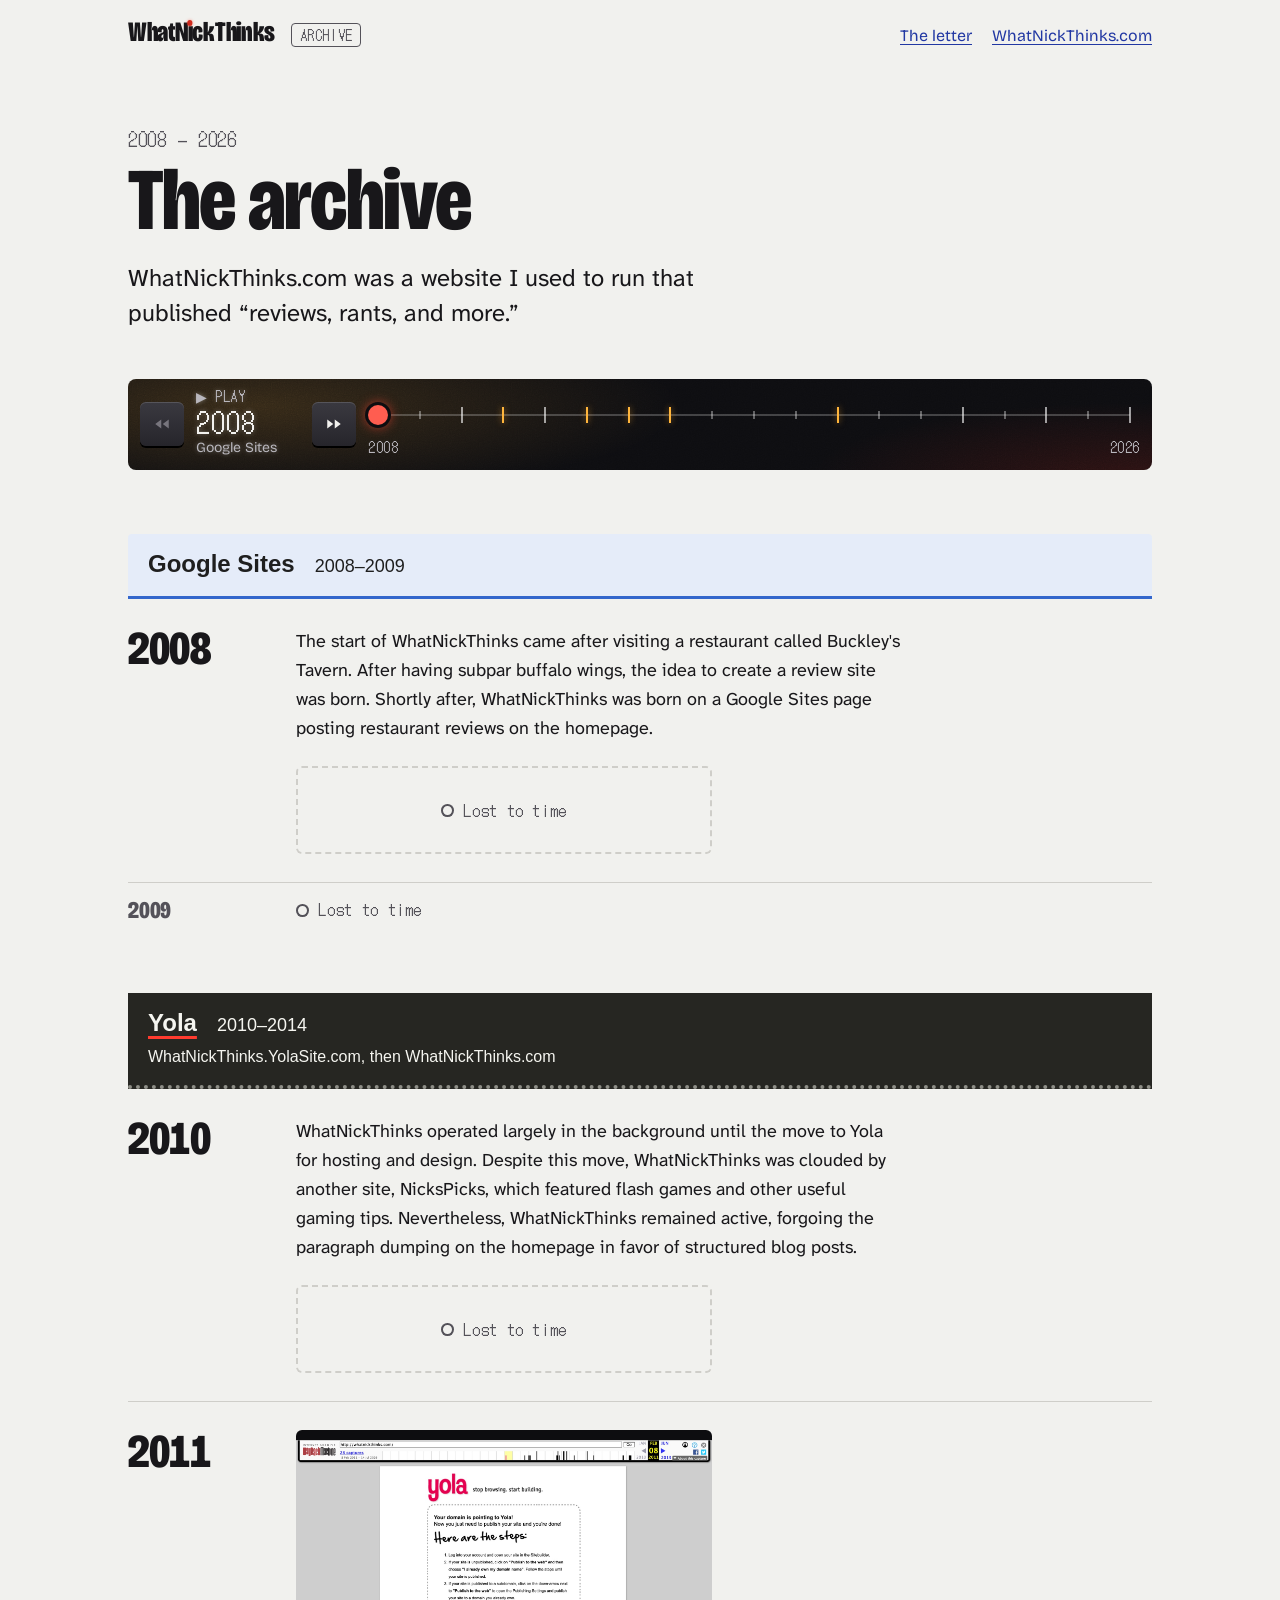
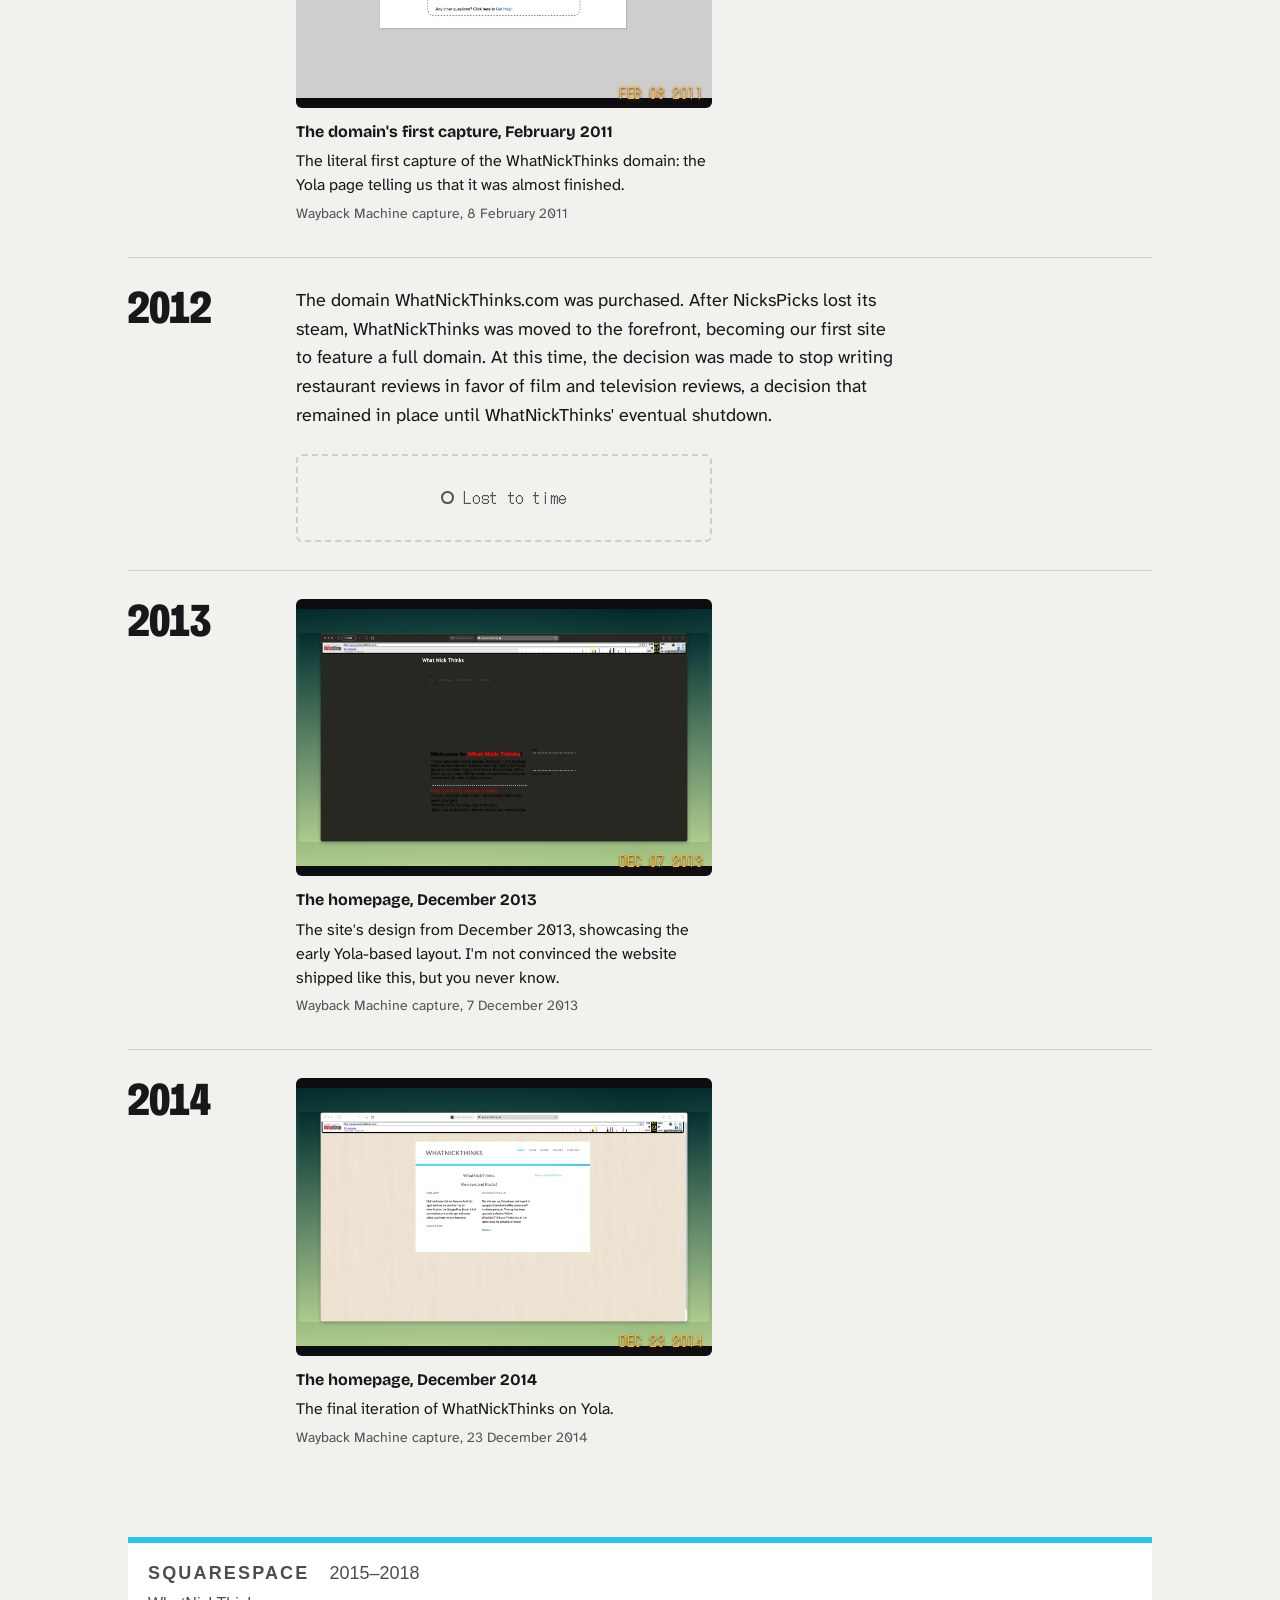
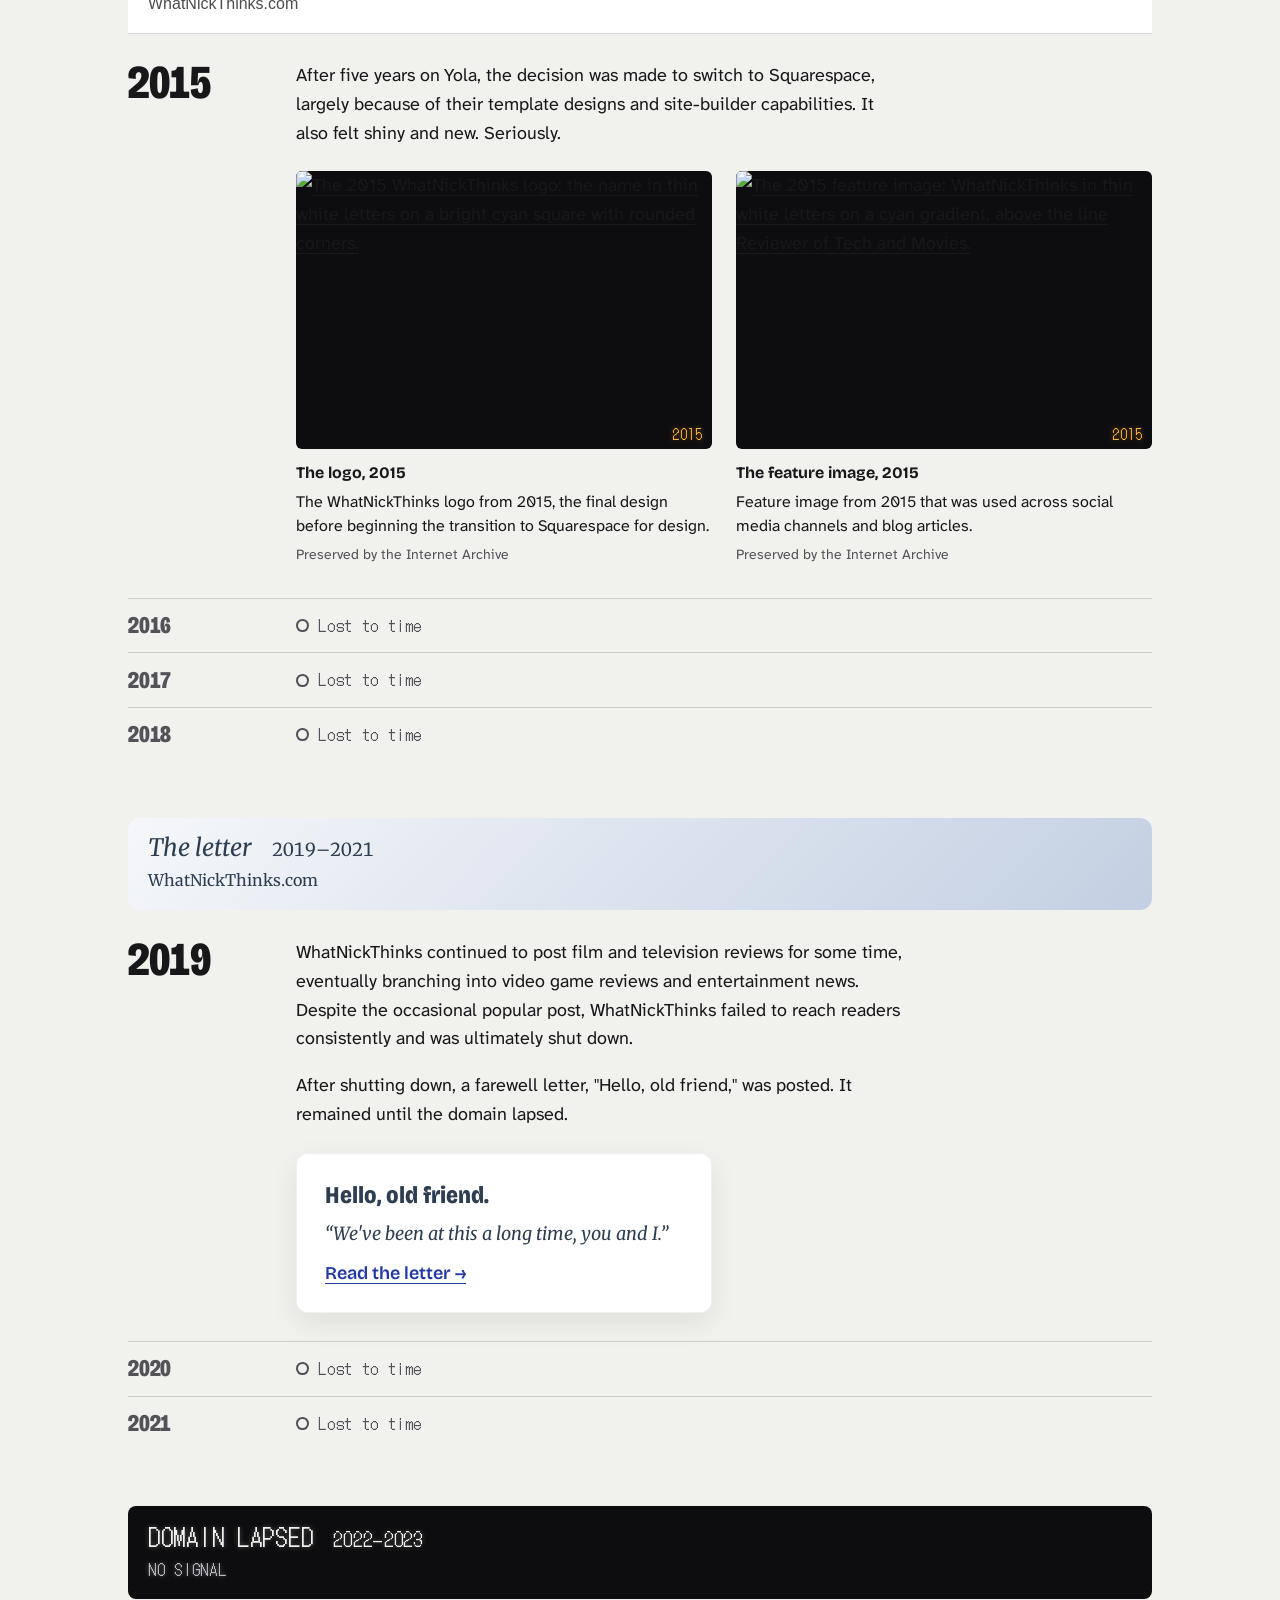
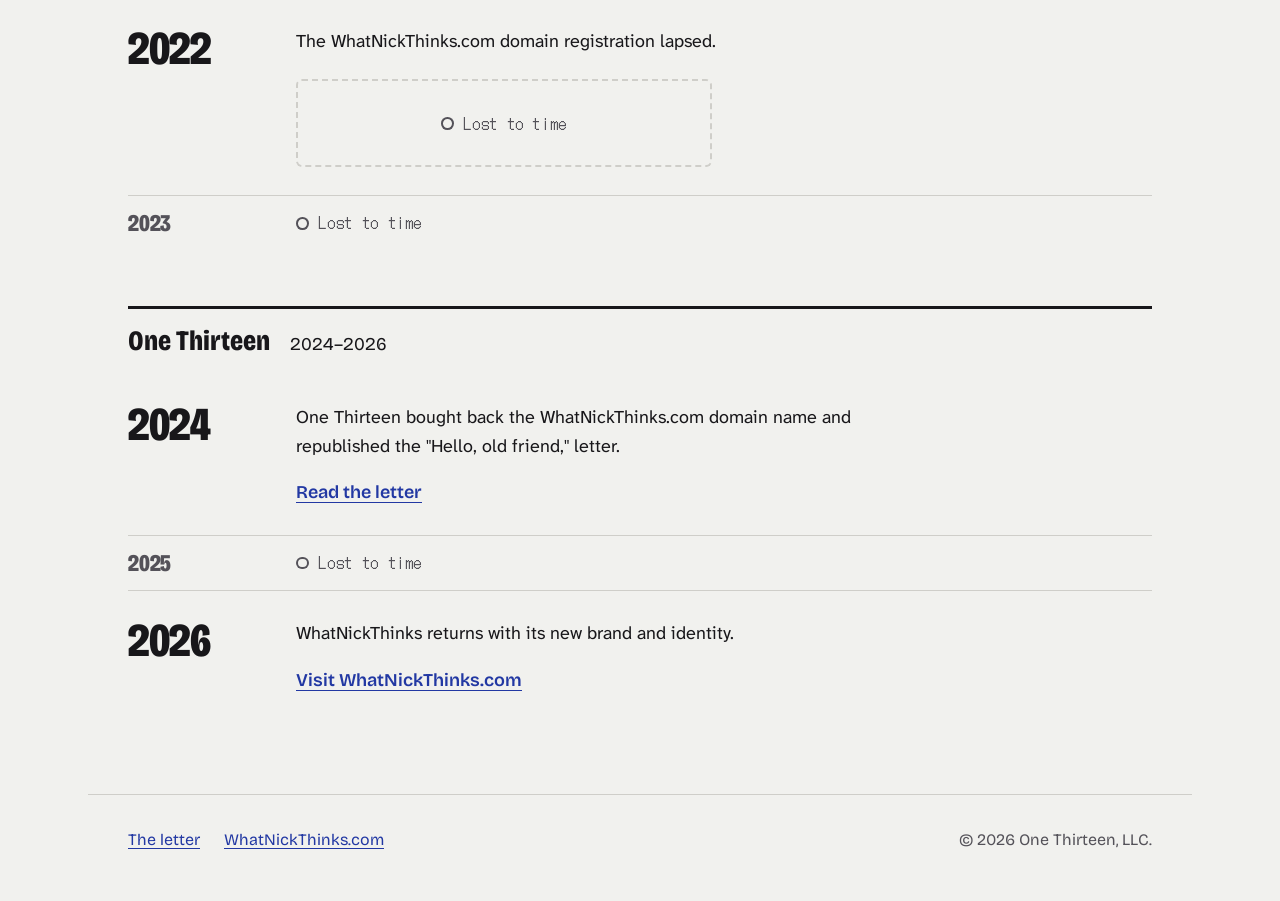
==== commit 9365e6b2: "Add the domain's first capture, February 2011 The earliest Wayback Machine capture of whatnickthinks" ====
--- a/index.html
+++ b/index.html
@@ -113,7 +113,19 @@
         <li class="year" id="2011">
           <h3 class="year__label"><time datetime="2011">2011</time></h3>
           <div class="year__body">
-            <p class="lost">Lost to time</p>
+            <div class="year__artifacts">
+              <figure class="artifact">
+                <a class="artifact__open" href="images/WhatNickThinks%28Feb11%29.png">
+                  <img src="images/small/domain-first-capture-feb-2011.jpg" width="1600" height="991" loading="lazy" decoding="async" alt="The Wayback Machine's capture of whatnickthinks.com on 8 February 2011: a Yola placeholder page reading “Your domain is pointing to Yola! Now you just need to publish your site and you're done!”, followed by three steps for publishing the site.">
+                  <span class="artifact__stamp" aria-hidden="true">FEB 08 2011</span>
+                </a>
+                <figcaption>
+                  <p class="artifact__title">The domain's first capture, February 2011</p>
+                  <p>The literal first capture of the WhatNickThinks domain: the Yola page telling us that it was almost finished.</p>
+                  <p class="artifact__source">Wayback Machine capture, 8 February 2011</p>
+                </figcaption>
+              </figure>
+            </div>
           </div>
         </li>
         <li class="year" id="2012">
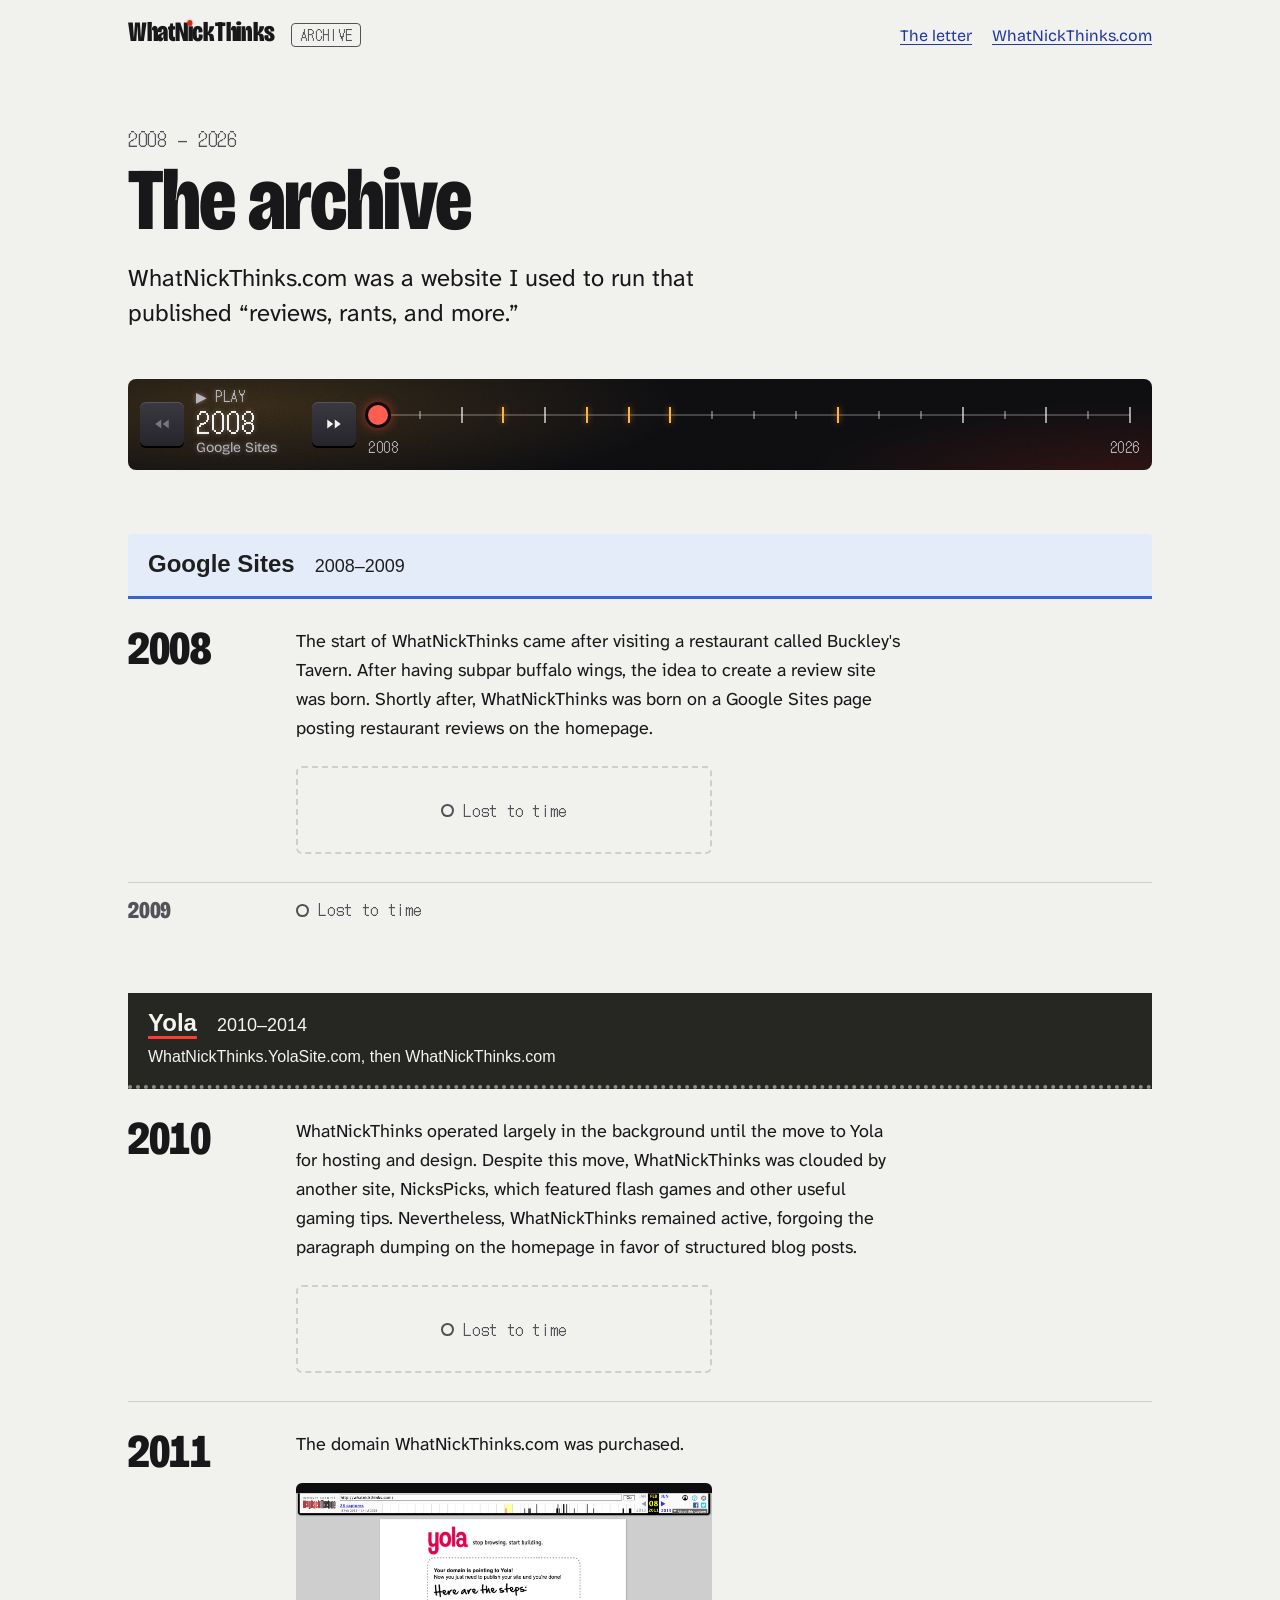
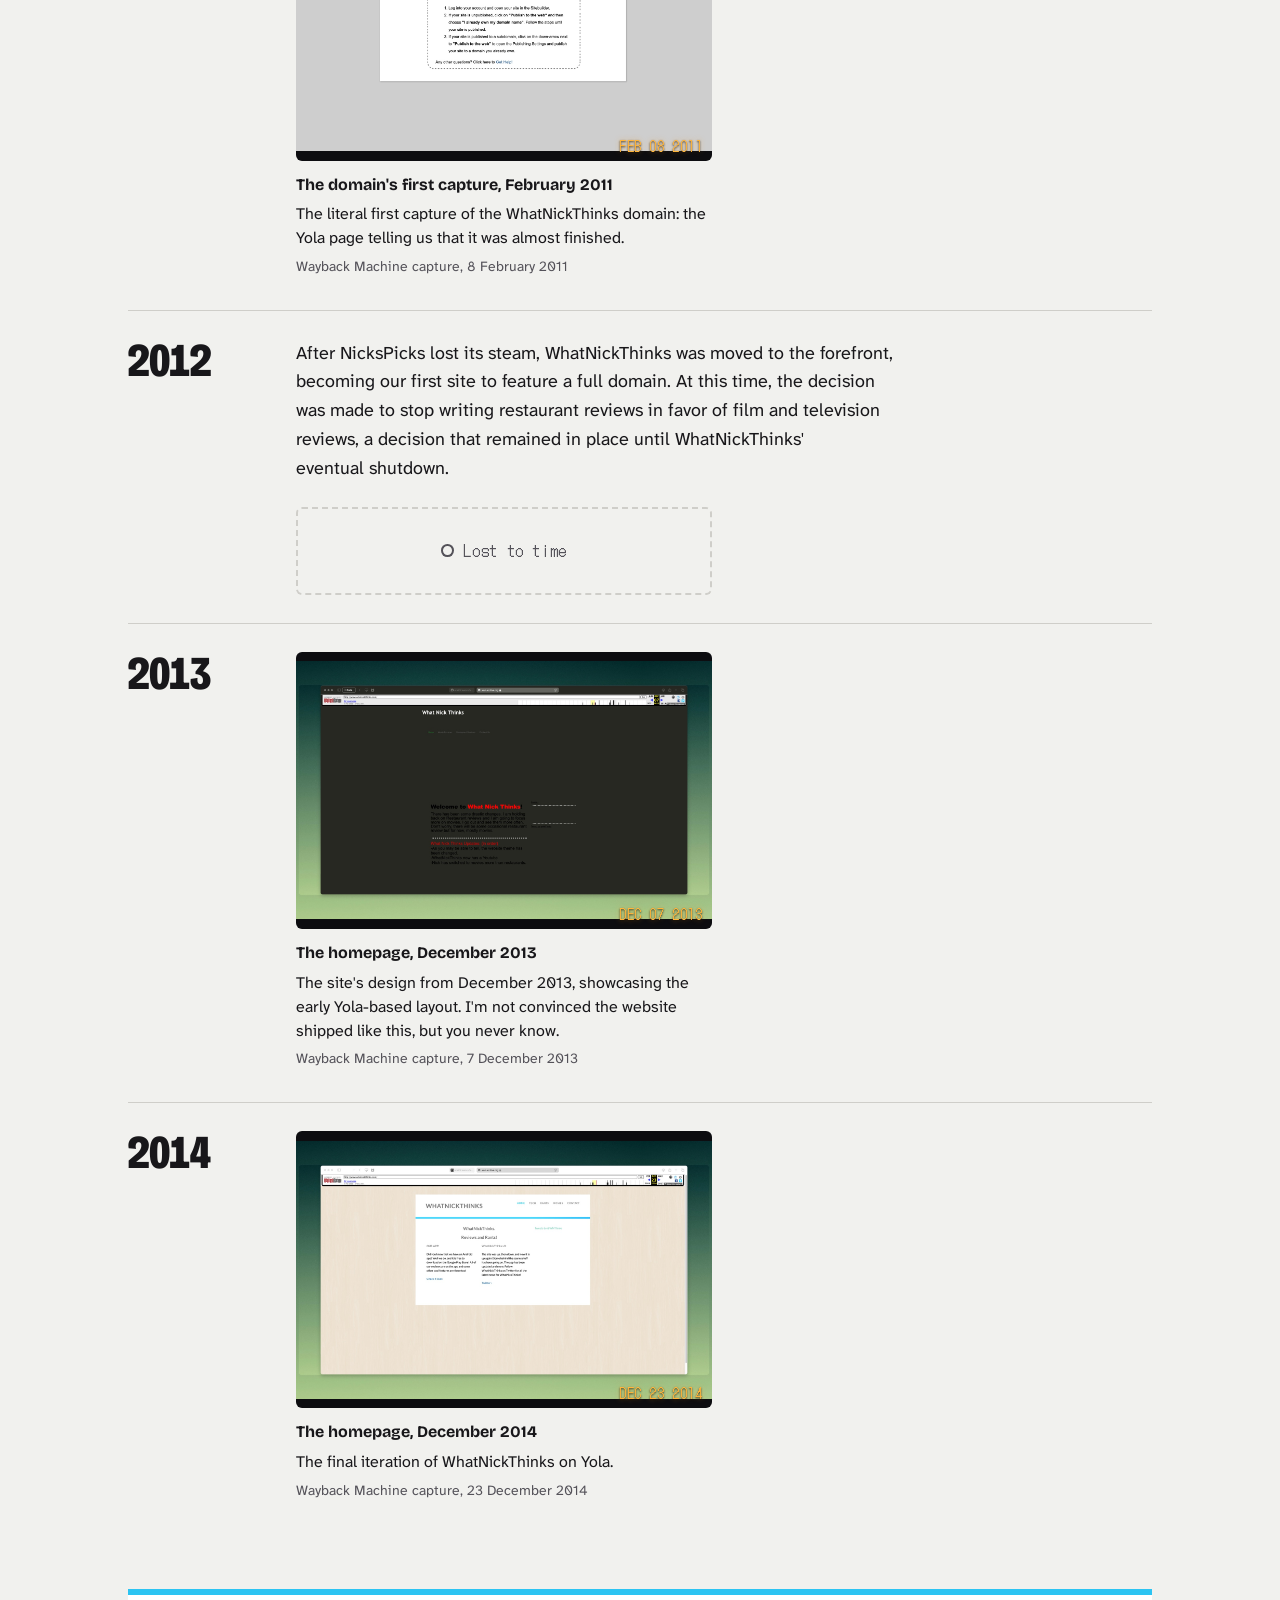
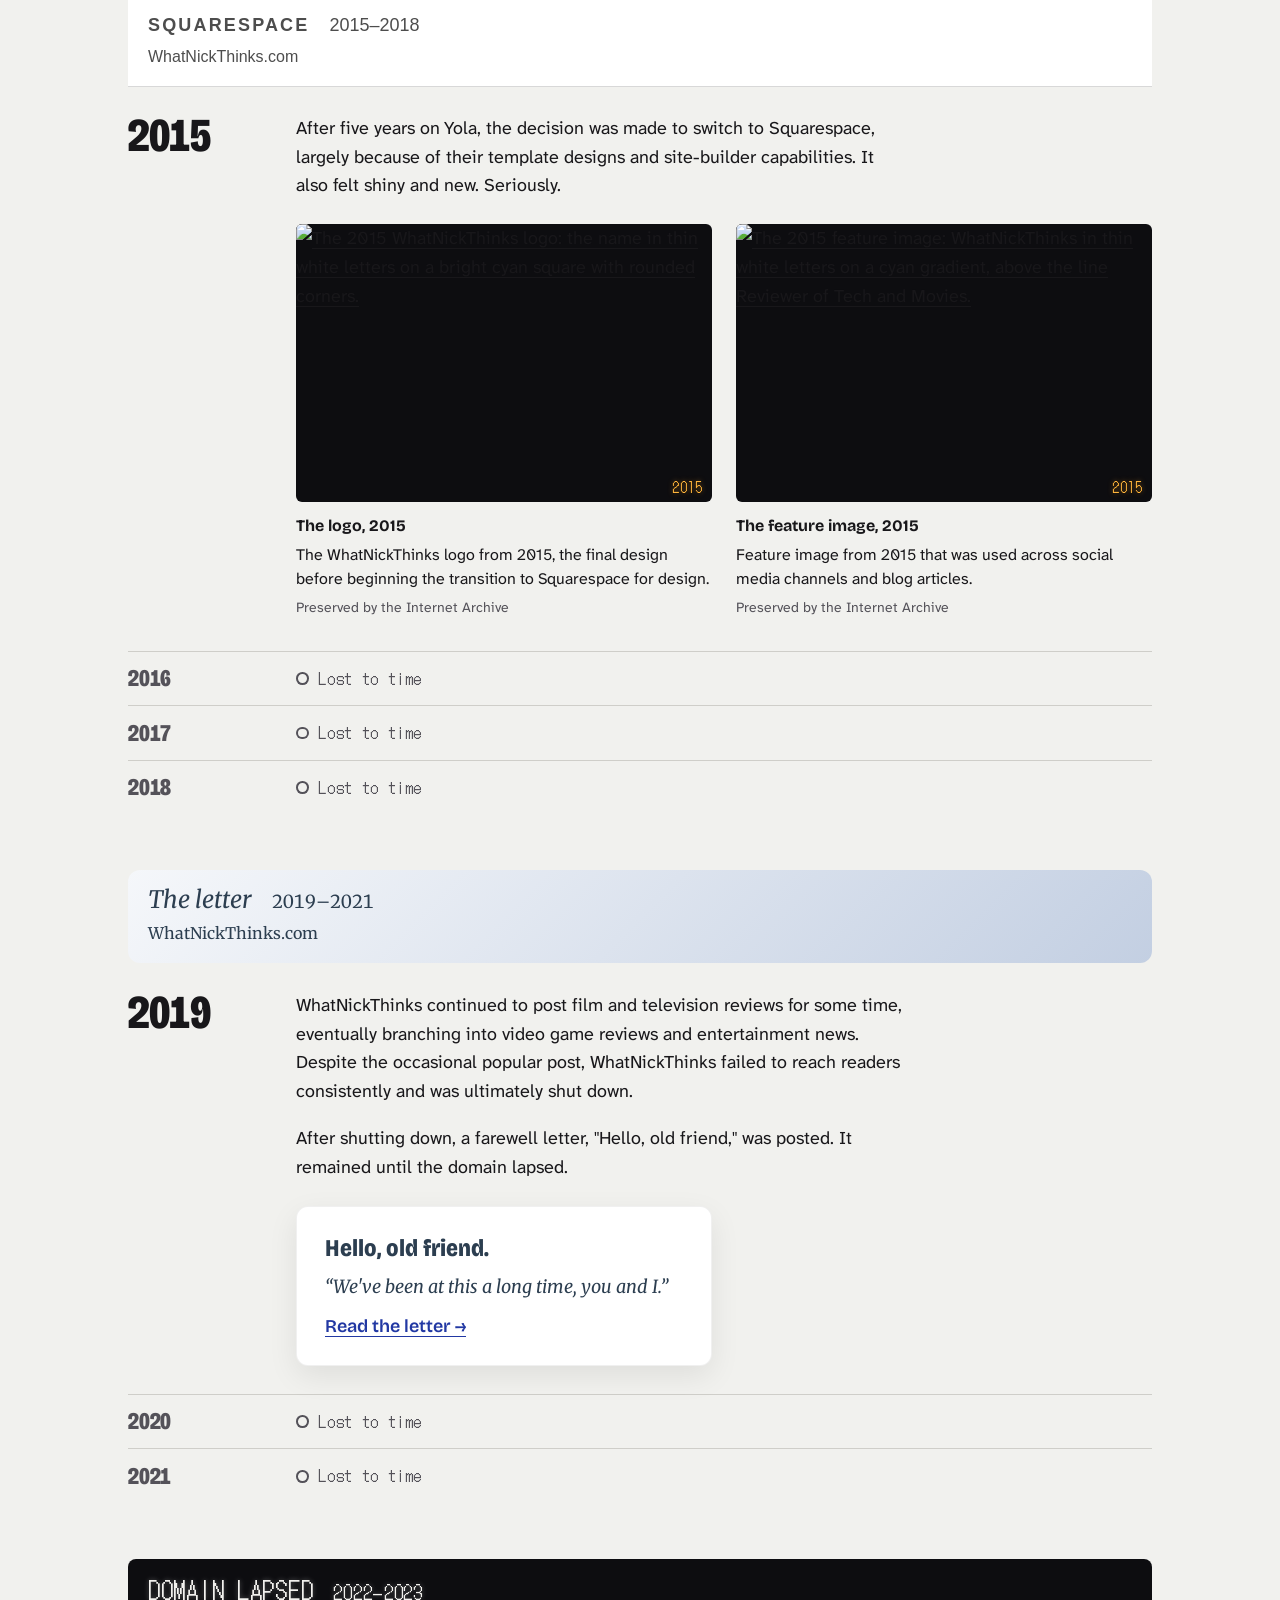
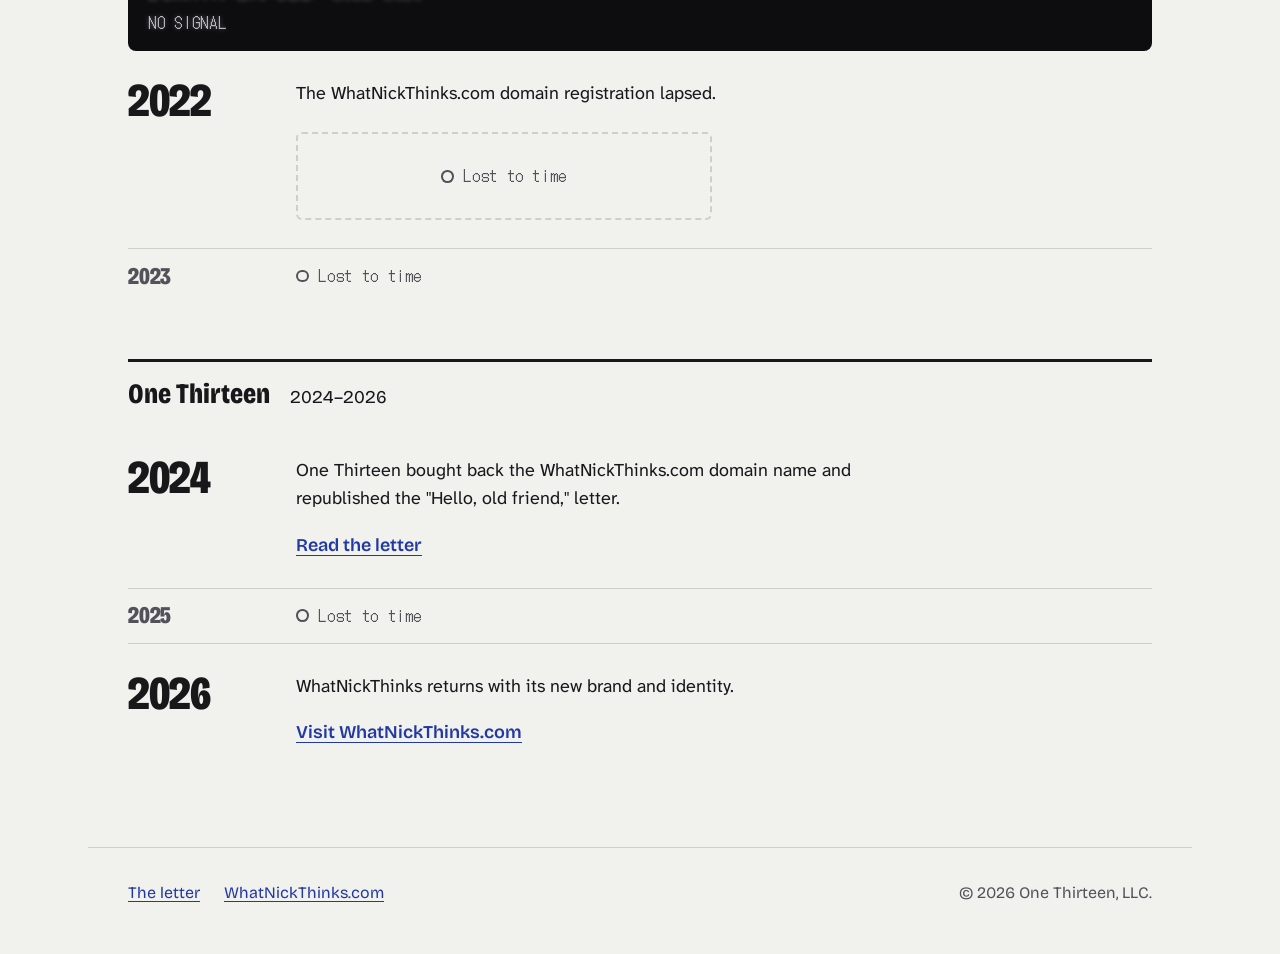
==== commit 702706dd: "Move the domain purchase to 2011 The earliest Wayback Machine capture shows whatnickthinks.com alrea" ====
--- a/index.html
+++ b/index.html
@@ -113,6 +113,7 @@
         <li class="year" id="2011">
           <h3 class="year__label"><time datetime="2011">2011</time></h3>
           <div class="year__body">
+            <p>The domain WhatNickThinks.<wbr>com was purchased.</p>
             <div class="year__artifacts">
               <figure class="artifact">
                 <a class="artifact__open" href="images/WhatNickThinks%28Feb11%29.png">
@@ -131,7 +132,7 @@
         <li class="year" id="2012">
           <h3 class="year__label"><time datetime="2012">2012</time></h3>
           <div class="year__body">
-            <p>The domain WhatNickThinks.<wbr>com was purchased. After NicksPicks lost its steam, WhatNickThinks was moved to the forefront, becoming our first site to feature a full domain. At this time, the decision was made to stop writing restaurant reviews in favor of film and television reviews, a decision that remained in place until WhatNickThinks' eventual shutdown.</p>
+            <p>After NicksPicks lost its steam, WhatNickThinks was moved to the forefront, becoming our first site to feature a full domain. At this time, the decision was made to stop writing restaurant reviews in favor of film and television reviews, a decision that remained in place until WhatNickThinks' eventual shutdown.</p>
             <div class="year__artifacts">
               <p class="lost">Lost to time</p>
             </div>
